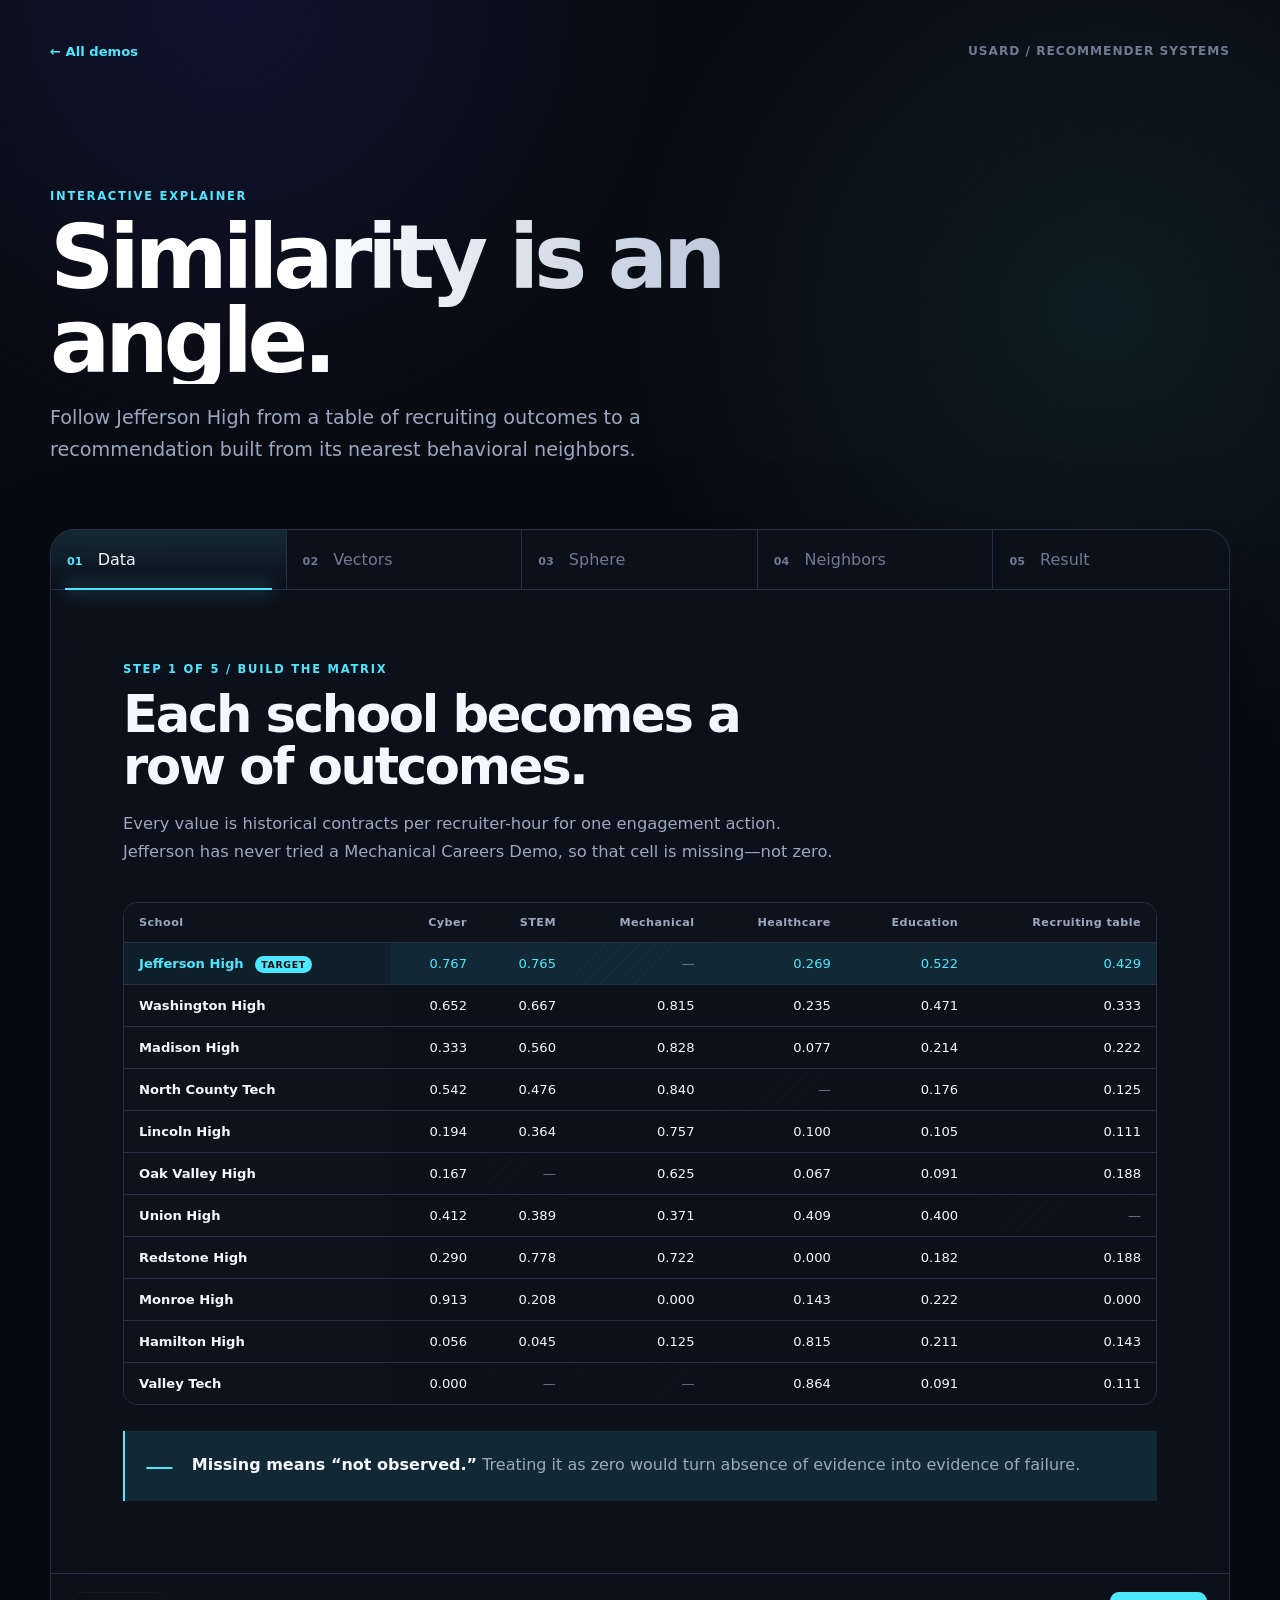
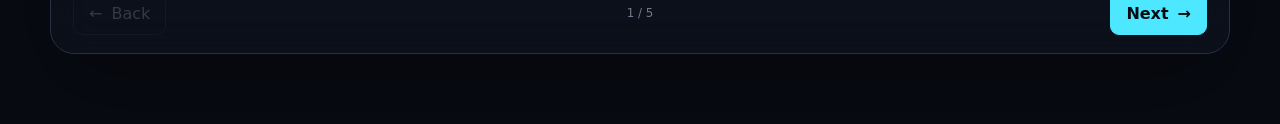
==== netlify-demo/cosine-similarity.html @ c9f3449c "updated" ====
<!doctype html>
<html lang="en">
  <head>
    <meta charset="utf-8" />
    <meta name="viewport" content="width=device-width, initial-scale=1" />
    <meta name="description" content="An interactive, step-by-step explanation of cosine similarity using the USARD recommender-system lab." />
    <title>Cosine Similarity | USARD Demo</title>
    <link rel="icon" href="assets/favicon.svg" type="image/svg+xml" />
    <link rel="stylesheet" href="assets/styles.css" />
    <script src="assets/cosine-demo.js" defer></script>
  </head>
  <body class="demo-body">
    <main class="demo-shell">
      <header class="demo-topbar">
        <a class="back-link compact" href="index.html">&larr; All demos</a>
        <p>USARD / Recommender Systems</p>
      </header>

      <section class="demo-title-block">
        <p class="eyebrow">Interactive explainer</p>
        <h1>Similarity is an angle.</h1>
        <p class="lede">
          Follow Jefferson High from a table of recruiting outcomes to a recommendation built from its nearest behavioral neighbors.
        </p>
      </section>

      <section class="stepper" id="cosine-demo" aria-label="Cosine similarity walkthrough">
        <nav class="step-tabs" aria-label="Walkthrough steps">
          <button type="button" data-step-button="0" aria-selected="true"><span>01</span> Data</button>
          <button type="button" data-step-button="1" aria-selected="false"><span>02</span> Vectors</button>
          <button type="button" data-step-button="2" aria-selected="false"><span>03</span> Sphere</button>
          <button type="button" data-step-button="3" aria-selected="false"><span>04</span> Neighbors</button>
          <button type="button" data-step-button="4" aria-selected="false"><span>05</span> Result</button>
        </nav>

        <div class="slides">
          <article class="demo-step is-active" data-step="0">
            <div class="step-copy">
              <p class="step-label">Step 1 of 5 / Build the matrix</p>
              <h2>Each school becomes a row of outcomes.</h2>
              <p>
                Every value is historical contracts per recruiter-hour for one engagement action. Jefferson has never tried a Mechanical Careers Demo, so that cell is missing—not zero.
              </p>
            </div>

            <div class="table-wrap" tabindex="0" aria-label="Scrollable school effectiveness table">
              <table class="data-table">
                <thead>
                  <tr>
                    <th scope="col">School</th>
                    <th scope="col"><abbr title="Cyber Careers Event">Cyber</abbr></th>
                    <th scope="col"><abbr title="STEM Careers Presentation">STEM</abbr></th>
                    <th scope="col"><abbr title="Mechanical Careers Demo">Mechanical</abbr></th>
                    <th scope="col"><abbr title="Healthcare Careers Session">Healthcare</abbr></th>
                    <th scope="col"><abbr title="Education Benefits Session">Education</abbr></th>
                    <th scope="col"><abbr title="General Recruiting Table">Recruiting table</abbr></th>
                  </tr>
                </thead>
                <tbody>
                  <tr class="target-row">
                    <th scope="row">Jefferson High <span class="tag">target</span></th>
                    <td>0.767</td><td>0.765</td><td class="missing">—</td><td>0.269</td><td>0.522</td><td>0.429</td>
                  </tr>
                  <tr><th scope="row">Washington High</th><td>0.652</td><td>0.667</td><td>0.815</td><td>0.235</td><td>0.471</td><td>0.333</td></tr>
                  <tr><th scope="row">Madison High</th><td>0.333</td><td>0.560</td><td>0.828</td><td>0.077</td><td>0.214</td><td>0.222</td></tr>
                  <tr><th scope="row">North County Tech</th><td>0.542</td><td>0.476</td><td>0.840</td><td class="missing">—</td><td>0.176</td><td>0.125</td></tr>
                  <tr><th scope="row">Lincoln High</th><td>0.194</td><td>0.364</td><td>0.757</td><td>0.100</td><td>0.105</td><td>0.111</td></tr>
                  <tr><th scope="row">Oak Valley High</th><td>0.167</td><td class="missing">—</td><td>0.625</td><td>0.067</td><td>0.091</td><td>0.188</td></tr>
                  <tr><th scope="row">Union High</th><td>0.412</td><td>0.389</td><td>0.371</td><td>0.409</td><td>0.400</td><td class="missing">—</td></tr>
                  <tr><th scope="row">Redstone High</th><td>0.290</td><td>0.778</td><td>0.722</td><td>0.000</td><td>0.182</td><td>0.188</td></tr>
                  <tr><th scope="row">Monroe High</th><td>0.913</td><td>0.208</td><td>0.000</td><td>0.143</td><td>0.222</td><td>0.000</td></tr>
                  <tr><th scope="row">Hamilton High</th><td>0.056</td><td>0.045</td><td>0.125</td><td>0.815</td><td>0.211</td><td>0.143</td></tr>
                  <tr><th scope="row">Valley Tech</th><td>0.000</td><td class="missing">—</td><td class="missing">—</td><td>0.864</td><td>0.091</td><td>0.111</td></tr>
                </tbody>
              </table>
            </div>

            <div class="callout">
              <span class="callout-symbol">—</span>
              <p><strong>Missing means “not observed.”</strong> Treating it as zero would turn absence of evidence into evidence of failure.</p>
            </div>
          </article>

          <article class="demo-step" data-step="1" hidden>
            <div class="split-layout">
              <div class="step-copy">
                <p class="step-label">Step 2 of 5 / Make vectors</p>
                <h2>A row becomes a direction.</h2>
                <p>
                  For a three-dimensional teaching view, use Cyber, STEM, and Recruiting Table as the axes. The values locate each school in behavioral space.
                </p>
                <div class="vector-readout" aria-label="Jefferson vector values">
                  <span><i class="dot cyan"></i>Cyber <strong>0.767</strong></span>
                  <span><i class="dot cyan"></i>STEM <strong>0.765</strong></span>
                  <span><i class="dot cyan"></i>Table <strong>0.429</strong></span>
                </div>
                <p class="formula" aria-label="Jefferson vector equals 0.767, 0.765, 0.429">
                  Jefferson = [0.767, 0.765, 0.429]
                </p>
              </div>
              <figure class="plot-figure">
                <svg id="vector-plot" class="vector-plot" viewBox="0 0 720 460" role="img" aria-labelledby="vector-title vector-desc">
                  <title id="vector-title">Jefferson as a three-dimensional vector</title>
                  <desc id="vector-desc">One arrow represents Jefferson High's recruiting outcome pattern across three dimensions.</desc>
                </svg>
                <figcaption><span class="legend-key cyan-line"></span> Jefferson High</figcaption>
              </figure>
            </div>
          </article>

          <article class="demo-step" data-step="2" hidden>
            <div class="step-copy centered-copy">
              <p class="step-label">Step 3 of 5 / Normalize</p>
              <h2>Move every vector onto the unit sphere.</h2>
              <p>
                Normalization removes magnitude and keeps direction. Points with a small angle between them have similar patterns—even if one school produces more contracts overall.
              </p>
            </div>

            <figure class="sphere-figure">
              <svg id="sphere-plot" class="sphere-plot" viewBox="0 0 720 500" role="img" aria-labelledby="sphere-title sphere-desc">
                <title id="sphere-title">Schools normalized onto a three-dimensional sphere</title>
                <desc id="sphere-desc">Jefferson High and schools with three shared features appear as points. Nearby directions indicate higher cosine similarity.</desc>
              </svg>
              <figcaption>
                <span id="point-readout">Drag the sphere to rotate it. Hover a point to inspect it.</span>
                <span class="drag-hint" aria-hidden="true">↔ drag to rotate</span>
              </figcaption>
            </figure>

            <div class="equation-strip">
              <span>cos(θ)</span>
              <span class="fraction"><b>A · B</b><i>‖A‖ × ‖B‖</i></span>
              <span>= 1 when directions match</span>
            </div>
            <p class="method-note">This sphere uses three visible features for intuition. The lab’s final score uses every action observed by both schools.</p>
          </article>

          <article class="demo-step" data-step="3" hidden>
            <div class="split-layout neighbors-layout">
              <div class="step-copy">
                <p class="step-label">Step 4 of 5 / Measure the angle</p>
                <h2>Smaller angle, stronger neighbor.</h2>
                <p>
                  The lab compares Jefferson with each school using only their shared observations. At least three shared actions are required so one or two coincidences cannot define a neighbor.
                </p>
                <div class="rule-card">
                  <span>Minimum overlap</span>
                  <strong>3 actions</strong>
                </div>
              </div>

              <div class="ranking" aria-label="Schools ranked by cosine similarity to Jefferson High">
                <div class="ranking-header"><span>Neighbor</span><span>Similarity</span></div>
                <div class="rank-row top"><span><b>01</b> Washington High <small>5 overlaps</small></span><strong>0.9993</strong><i style="--score:99.93%"></i></div>
                <div class="rank-row top"><span><b>02</b> Madison High <small>5 overlaps</small></span><strong>0.9638</strong><i style="--score:96.38%"></i></div>
                <div class="rank-row top"><span><b>03</b> North County Tech <small>4 overlaps</small></span><strong>0.9628</strong><i style="--score:96.28%"></i></div>
                <div class="rank-row"><span><b>04</b> Lincoln High <small>5 overlaps</small></span><strong>0.9458</strong><i style="--score:94.58%"></i></div>
                <div class="rank-row"><span><b>05</b> Oak Valley High <small>4 overlaps</small></span><strong>0.9413</strong><i style="--score:94.13%"></i></div>
                <div class="rank-row contrast"><span><b>25</b> Valley Tech <small>4 overlaps</small></span><strong>0.3542</strong><i style="--score:35.42%"></i></div>
              </div>
            </div>

            <div class="angle-callout">
              <div class="angle-graphic" aria-hidden="true"><span></span><i></i></div>
              <p><strong>Washington is almost parallel to Jefferson.</strong> Their outcome mix points in nearly the same direction across five shared actions.</p>
            </div>
          </article>

          <article class="demo-step" data-step="4" hidden>
            <div class="step-copy centered-copy">
              <p class="step-label">Step 5 of 5 / Fill the gap</p>
              <h2>Let the nearest neighbors vote.</h2>
              <p>
                Jefferson has no Mechanical history. The three nearest neighbors are considered; those with Mechanical evidence contribute in proportion to their similarity.
              </p>
            </div>

            <div class="table-wrap prediction-table-wrap" tabindex="0" aria-label="Mechanical prediction evidence table">
              <table class="data-table prediction-table">
                <thead>
                  <tr>
                    <th scope="col">School</th>
                    <th scope="col">Cyber</th>
                    <th scope="col">STEM</th>
                    <th scope="col" class="focus-column">Mechanical</th>
                    <th scope="col">Healthcare</th>
                    <th scope="col">Education</th>
                    <th scope="col">Recruiting table</th>
                  </tr>
                </thead>
                <tbody>
                  <tr class="target-row">
                    <th scope="row">Jefferson High <span class="tag">target</span></th>
                    <td>0.767</td><td>0.765</td><td class="result-cell">0.827 <small>predicted</small></td><td>0.269</td><td>0.522</td><td>0.429</td>
                  </tr>
                  <tr><th scope="row">Washington High</th><td>0.652</td><td>0.667</td><td class="evidence-cell">0.815 <small>source</small></td><td>0.235</td><td>0.471</td><td>0.333</td></tr>
                  <tr><th scope="row">Madison High</th><td>0.333</td><td>0.560</td><td class="evidence-cell">0.828 <small>source</small></td><td>0.077</td><td>0.214</td><td>0.222</td></tr>
                  <tr><th scope="row">North County Tech</th><td>0.542</td><td>0.476</td><td class="evidence-cell">0.840 <small>source</small></td><td class="missing">—</td><td>0.176</td><td>0.125</td></tr>
                </tbody>
              </table>
            </div>

            <div class="prediction-cards" aria-label="Prediction values">
              <div class="value-card">
                <span>Washington</span><strong>0.815</strong><small>similarity 0.9993</small>
              </div>
              <div class="value-card">
                <span>Madison</span><strong>0.828</strong><small>similarity 0.9638</small>
              </div>
              <div class="value-card">
                <span>North County</span><strong>0.840</strong><small>similarity 0.9628</small>
              </div>
              <div class="value-card result-card">
                <span>Jefferson prediction</span><strong>0.827</strong><small>similarity-weighted result</small>
              </div>
            </div>

            <div class="recommendation">
              <div>
                <p class="eyebrow">Top recommendation</p>
                <h3>Mechanical Careers Demo</h3>
              </div>
              <div class="recommendation-score"><strong>0.827</strong><span>predicted</span></div>
            </div>

            <p class="method-note">Similarity finds the analogues; similarity-weighted evidence turns those analogues into a transparent prediction.</p>
          </article>
        </div>

        <footer class="step-controls">
          <button type="button" class="arrow-button" id="previous-step" disabled><span aria-hidden="true">←</span> Back</button>
          <p id="step-status" aria-live="polite">1 / 5</p>
          <button type="button" class="arrow-button primary" id="next-step">Next <span aria-hidden="true">→</span></button>
        </footer>
      </section>
    </main>
  </body>
</html>
---- netlify-demo/assets/styles.css ----
:root {
  color-scheme: dark;
  --ink: #f5f7ff;
  --muted: #9ca8bf;
  --muted-2: #6f7b91;
  --surface: #111724;
  --surface-raised: #171e2d;
  --surface-soft: #0d121d;
  --cyan: #4de7ff;
  --cyan-soft: rgb(77 231 255 / 12%);
  --violet: #a98bff;
  --green: #70f0ad;
  --border: #273044;
  --border-bright: #3a465f;
  --background: #080b12;
  font-family: Inter, ui-sans-serif, system-ui, -apple-system, BlinkMacSystemFont, "Segoe UI", sans-serif;
}

* { box-sizing: border-box; }

html { background: var(--background); }

body {
  min-height: 100vh;
  margin: 0;
  color: var(--ink);
  background:
    radial-gradient(circle at 18% 0%, rgb(86 77 255 / 12%), transparent 28rem),
    radial-gradient(circle at 86% 18%, rgb(77 231 255 / 8%), transparent 30rem),
    var(--background);
}

button,
a { -webkit-tap-highlight-color: transparent; }

button { font: inherit; }

.page-shell {
  width: min(960px, calc(100% - 40px));
  margin: 0 auto;
  padding: 80px 0;
}

.hero { margin-bottom: 64px; }

.eyebrow,
.step-label {
  margin: 0 0 12px;
  color: var(--cyan);
  font-size: 0.72rem;
  font-weight: 800;
  letter-spacing: 0.15em;
  text-transform: uppercase;
}

h1, h2, h3, p { margin-top: 0; }

h1 {
  max-width: 900px;
  margin-bottom: 18px;
  font-size: clamp(2.75rem, 7vw, 5.8rem);
  line-height: 0.94;
  letter-spacing: -0.06em;
}

h2 {
  margin-bottom: 18px;
  font-size: clamp(2rem, 4vw, 3.6rem);
  line-height: 1.02;
  letter-spacing: -0.045em;
}

.lede {
  max-width: 720px;
  color: var(--muted);
  font-size: clamp(1rem, 2vw, 1.2rem);
  line-height: 1.7;
}

.card-grid {
  display: grid;
  grid-template-columns: repeat(auto-fit, minmax(260px, 1fr));
  gap: 20px;
}

.home-section + .home-section { margin-top: 96px; }

.section-heading { margin-bottom: 26px; }
.section-heading h2 { margin-bottom: 0; font-size: clamp(1.9rem, 4vw, 3rem); }
.section-heading-row { display: flex; align-items: end; justify-content: space-between; gap: 40px; }
.section-heading-row > p { max-width: 480px; margin-bottom: 4px; color: var(--muted); line-height: 1.65; }

.card {
  min-height: 230px;
  padding: 28px;
  color: inherit;
  text-decoration: none;
  background: linear-gradient(145deg, rgb(23 30 45 / 94%), rgb(13 18 29 / 94%));
  border: 1px solid var(--border);
  border-radius: 18px;
  box-shadow: 0 20px 50px rgb(0 0 0 / 24%);
  transition: transform 160ms ease, border-color 160ms ease, box-shadow 160ms ease;
}

.card:hover,
.card:focus-visible {
  border-color: var(--cyan);
  box-shadow: 0 22px 55px rgb(77 231 255 / 10%);
  outline: none;
  transform: translateY(-3px);
}

.card-number {
  display: inline-block;
  margin-bottom: 50px;
  color: var(--cyan);
  font-size: 0.82rem;
  font-weight: 800;
}

.card h2, .card h3 { margin-bottom: 10px; font-size: 1.4rem; letter-spacing: -0.02em; }
.card p, .content-panel p { margin-bottom: 0; color: var(--muted); line-height: 1.6; }
.data-section { padding-top: 4px; }
.data-card { display: flex; flex-direction: column; min-height: 290px; }
.data-card:hover { transform: translateY(-3px); }
.data-card:focus-within { border-color: var(--cyan); box-shadow: 0 22px 55px rgb(77 231 255 / 10%); }
.data-card h3 a { color: inherit; text-decoration: none; }
.data-card h3 a:focus-visible { outline: none; }
.data-card h3 a::after { position: absolute; inset: 0; z-index: 0; content: ""; }
.data-card { position: relative; }
.data-card-meta { display: flex; align-items: center; justify-content: space-between; margin-bottom: 48px; color: var(--muted-2); font-size: 0.7rem; font-weight: 750; letter-spacing: 0.06em; text-transform: uppercase; }
.file-type { padding: 4px 7px; color: var(--cyan); background: var(--cyan-soft); border: 1px solid rgb(77 231 255 / 22%); border-radius: 6px; }
.data-card-actions { display: flex; align-items: center; justify-content: space-between; gap: 12px; margin-top: auto; padding-top: 26px; border-top: 1px solid var(--border); }
.text-link, .download-link { position: relative; z-index: 1; color: var(--cyan); font-size: 0.78rem; font-weight: 750; text-decoration: none; }
.text-link span { display: inline-block; margin-left: 4px; transition: transform 150ms ease; }
.text-link:hover span { transform: translate(2px, -2px); }
.download-link { color: var(--muted); }
.download-link:hover { color: var(--ink); }
.content-page { max-width: 800px; }

.back-link {
  display: inline-block;
  margin-bottom: 72px;
  color: var(--cyan);
  font-weight: 700;
  text-decoration: none;
}

.back-link:hover, .back-link:focus-visible { text-decoration: underline; }

.content-panel {
  margin-top: 42px;
  padding: 30px;
  background: var(--surface);
  border: 1px solid var(--border);
  border-radius: 18px;
}

/* Interactive demo */

.demo-shell {
  width: min(1180px, calc(100% - 40px));
  margin: 0 auto;
  padding: 28px 0 70px;
}

.demo-topbar {
  display: flex;
  align-items: center;
  justify-content: space-between;
  min-height: 46px;
  margin-bottom: clamp(60px, 9vw, 118px);
  color: var(--muted-2);
  font-size: 0.76rem;
  font-weight: 700;
  letter-spacing: 0.08em;
  text-transform: uppercase;
}

.demo-topbar p { margin: 0; }
.back-link.compact { margin: 0; font-size: 0.82rem; letter-spacing: 0; text-transform: none; }
.demo-title-block { margin-bottom: 62px; }
.demo-title-block h1 { background: linear-gradient(90deg, #fff 28%, #9aabc9); background-clip: text; color: transparent; }

.stepper {
  overflow: hidden;
  background: rgb(13 18 29 / 82%);
  border: 1px solid var(--border);
  border-radius: 24px;
  box-shadow: 0 30px 90px rgb(0 0 0 / 35%);
  backdrop-filter: blur(20px);
}

.step-tabs {
  display: grid;
  grid-template-columns: repeat(5, 1fr);
  border-bottom: 1px solid var(--border);
}

.step-tabs button {
  position: relative;
  padding: 20px 16px;
  color: var(--muted-2);
  text-align: left;
  background: transparent;
  border: 0;
  border-right: 1px solid var(--border);
  cursor: pointer;
}

.step-tabs button:last-child { border-right: 0; }
.step-tabs button span { margin-right: 10px; font-size: 0.7rem; font-weight: 800; }
.step-tabs button::after { position: absolute; right: 14px; bottom: -1px; left: 14px; height: 2px; content: ""; background: transparent; }
.step-tabs button:hover { color: var(--ink); }
.step-tabs button[aria-selected="true"] { color: var(--ink); background: linear-gradient(180deg, var(--cyan-soft), transparent); }
.step-tabs button[aria-selected="true"] span { color: var(--cyan); }
.step-tabs button[aria-selected="true"]::after { background: var(--cyan); box-shadow: 0 0 18px var(--cyan); }
.step-tabs button:focus-visible, .arrow-button:focus-visible { outline: 2px solid var(--cyan); outline-offset: -3px; }

.slides { min-height: 670px; }

.demo-step {
  min-height: 670px;
  padding: clamp(34px, 6vw, 72px);
  animation: step-in 280ms ease both;
}

.demo-step[hidden] { display: none; }

@keyframes step-in {
  from { opacity: 0; transform: translateY(8px); }
  to { opacity: 1; transform: translateY(0); }
}

.step-copy { max-width: 720px; }
.step-copy > p:not(.step-label):not(.formula) { color: var(--muted); font-size: 1.02rem; line-height: 1.7; }
.centered-copy { margin: 0 auto 20px; text-align: center; }

.table-wrap {
  overflow-x: auto;
  margin-top: 36px;
  border: 1px solid var(--border);
  border-radius: 14px;
  scrollbar-color: var(--border-bright) transparent;
}

.data-table { width: 100%; min-width: 900px; border-collapse: collapse; font-size: 0.82rem; font-variant-numeric: tabular-nums; }
.data-table th, .data-table td { padding: 13px 15px; text-align: right; border-bottom: 1px solid var(--border); }
.data-table th:first-child { position: sticky; left: 0; z-index: 1; min-width: 190px; text-align: left; background: var(--surface-soft); }
.data-table thead th { color: var(--muted); font-size: 0.7rem; letter-spacing: 0.04em; background: var(--surface-soft); }
.data-table abbr { text-decoration: none; cursor: help; }
.data-table tbody tr:last-child th, .data-table tbody tr:last-child td { border-bottom: 0; }
.data-table tbody tr:hover { background: rgb(255 255 255 / 2.5%); }
.data-table .target-row { color: var(--cyan); background: var(--cyan-soft); }
.data-table .target-row th:first-child { background: #10202b; }
.data-table .missing { color: var(--muted-2); background-image: repeating-linear-gradient(-45deg, transparent, transparent 5px, rgb(255 255 255 / 2%) 5px, rgb(255 255 255 / 2%) 6px); }
.tag { margin-left: 7px; padding: 3px 6px; color: var(--background); font-size: 0.58rem; letter-spacing: 0.08em; text-transform: uppercase; background: var(--cyan); border-radius: 999px; }

.callout, .angle-callout {
  display: flex;
  align-items: center;
  gap: 18px;
  margin-top: 26px;
  padding: 18px 20px;
  color: var(--muted);
  background: var(--cyan-soft);
  border-left: 2px solid var(--cyan);
}

.callout p, .angle-callout p { margin: 0; line-height: 1.55; }
.callout strong, .angle-callout strong { color: var(--ink); }
.callout-symbol { color: var(--cyan); font-size: 1.8rem; }

.split-layout {
  display: grid;
  grid-template-columns: minmax(270px, 0.82fr) minmax(390px, 1.18fr);
  align-items: center;
  gap: clamp(24px, 5vw, 70px);
  min-height: 530px;
}

.vector-readout { display: grid; gap: 10px; margin: 28px 0; color: var(--muted); }
.vector-readout span { display: grid; grid-template-columns: 12px 1fr auto; align-items: center; gap: 9px; padding-bottom: 9px; border-bottom: 1px solid var(--border); }
.vector-readout strong { color: var(--ink); font-variant-numeric: tabular-nums; }
.dot { width: 7px; height: 7px; border-radius: 50%; }
.dot.cyan { background: var(--cyan); box-shadow: 0 0 10px var(--cyan); }
.formula { padding: 15px 17px; color: var(--cyan); font-family: "SFMono-Regular", Consolas, monospace; font-size: 0.84rem; background: var(--surface-soft); border: 1px solid var(--border); border-radius: 9px; }

.plot-figure, .sphere-figure { margin: 0; }
.plot-figure svg, .sphere-figure svg { display: block; width: 100%; height: auto; overflow: visible; }
.plot-figure figcaption, .sphere-figure figcaption { display: flex; justify-content: center; gap: 24px; color: var(--muted); font-size: 0.76rem; }
.legend-key { display: inline-block; width: 18px; height: 2px; margin: 0 5px 3px 0; }
.cyan-line { background: var(--cyan); box-shadow: 0 0 7px var(--cyan); }
.violet-line { background: var(--violet); box-shadow: 0 0 7px var(--violet); }

.axis-line { stroke: var(--border-bright); stroke-width: 1.4; }
.axis-label, .point-label { fill: var(--muted); font-family: Inter, ui-sans-serif, system-ui, sans-serif; font-size: 12px; }
.vector-line { fill: none; stroke-width: 4; stroke-linecap: round; }
.vector-line.jefferson { stroke: var(--cyan); filter: drop-shadow(0 0 6px rgb(77 231 255 / 55%)); }
.vector-line.washington { stroke: var(--violet); filter: drop-shadow(0 0 6px rgb(169 139 255 / 55%)); }
.vector-point { stroke-width: 2; }
.grid-line { fill: none; stroke: var(--border); stroke-width: 1; }

.sphere-figure { max-width: 780px; margin: -15px auto 0; }
.sphere-plot { cursor: grab; touch-action: none; }
.sphere-plot:active { cursor: grabbing; }
.sphere-outline { fill: url(#sphereGlow); stroke: var(--border-bright); stroke-width: 1.5; }
.sphere-grid { fill: none; stroke: var(--border); stroke-width: 1; }
.sphere-axis { stroke: var(--border-bright); stroke-width: 1; }
.school-vector { stroke: rgb(156 168 191 / 18%); stroke-width: 1; }
.school-vector.is-target { stroke: rgb(77 231 255 / 55%); stroke-width: 1.5; }
.school-point { fill: var(--muted-2); stroke: var(--surface-soft); stroke-width: 2; transition: r 120ms ease; }
.school-point.neighbor { fill: var(--violet); filter: drop-shadow(0 0 5px rgb(169 139 255 / 70%)); }
.school-point.target { fill: var(--cyan); filter: drop-shadow(0 0 7px rgb(77 231 255 / 85%)); }
.school-group:hover .school-point { r: 8; }
.school-group .point-label { paint-order: stroke; stroke: var(--surface-soft); stroke-width: 4; stroke-linejoin: round; }
.angle-arc { fill: none; stroke: var(--green); stroke-width: 3; filter: drop-shadow(0 0 5px rgb(112 240 173 / 65%)); }
.drag-hint { color: var(--cyan); }

.equation-strip {
  display: flex;
  align-items: center;
  justify-content: center;
  gap: 18px;
  margin: 18px auto;
  color: var(--muted);
}

.equation-strip > span:first-child { color: var(--ink); font-family: Georgia, serif; font-size: 1.2rem; font-style: italic; }
.fraction { display: inline-grid; color: var(--ink); text-align: center; font-family: "SFMono-Regular", Consolas, monospace; font-size: 0.8rem; }
.fraction b { padding: 0 8px 5px; font-weight: 500; border-bottom: 1px solid var(--muted); }
.fraction i { padding-top: 5px; font-style: normal; }
.method-note { max-width: 720px; margin: 18px auto 0; color: var(--muted-2); text-align: center; font-size: 0.78rem; line-height: 1.5; }

.neighbors-layout { min-height: 480px; }
.rule-card { display: flex; align-items: center; justify-content: space-between; margin-top: 26px; padding: 18px; color: var(--muted); background: var(--surface-soft); border: 1px solid var(--border); border-radius: 12px; }
.rule-card strong { color: var(--cyan); }
.ranking { align-self: stretch; padding: 4px 0; }
.ranking-header { display: flex; justify-content: space-between; padding: 0 12px 12px; color: var(--muted-2); font-size: 0.68rem; font-weight: 700; letter-spacing: 0.09em; text-transform: uppercase; }
.rank-row { position: relative; display: grid; grid-template-columns: 1fr auto; gap: 18px; overflow: hidden; padding: 17px 12px 20px; border-top: 1px solid var(--border); }
.rank-row > span { display: flex; align-items: baseline; gap: 8px; }
.rank-row b { width: 20px; color: var(--muted-2); font-size: 0.66rem; }
.rank-row small { color: var(--muted-2); }
.rank-row > strong { color: var(--muted); font-variant-numeric: tabular-nums; }
.rank-row > i { position: absolute; right: 0; bottom: 0; left: 0; width: var(--score); height: 2px; background: var(--border-bright); }
.rank-row.top > strong { color: var(--cyan); }
.rank-row.top > i { background: linear-gradient(90deg, var(--violet), var(--cyan)); box-shadow: 0 0 9px rgb(77 231 255 / 35%); }
.rank-row.contrast { margin-top: 8px; opacity: 0.62; }
.angle-callout { max-width: 820px; margin-right: auto; margin-left: auto; }
.angle-graphic { position: relative; flex: 0 0 65px; height: 45px; }
.angle-graphic::before, .angle-graphic::after { position: absolute; bottom: 4px; left: 3px; width: 58px; height: 2px; content: ""; transform-origin: left; }
.angle-graphic::before { background: var(--cyan); transform: rotate(-5deg); }
.angle-graphic::after { background: var(--violet); transform: rotate(8deg); }
.angle-graphic span { position: absolute; bottom: 0; left: 0; width: 27px; height: 22px; border-top: 1px solid var(--green); border-radius: 50%; transform: rotate(-4deg); }

.prediction-table-wrap { margin-top: 38px; }
.prediction-table .focus-column { color: var(--violet); }
.prediction-table td.evidence-cell {
  color: var(--violet);
  font-weight: 800;
  background: rgb(169 139 255 / 12%);
  box-shadow: inset 0 0 0 1px rgb(169 139 255 / 65%);
}
.prediction-table .target-row td.result-cell {
  color: var(--background);
  font-weight: 900;
  background: var(--cyan);
  background-image: none;
  box-shadow: 0 0 24px rgb(77 231 255 / 20%);
}
.prediction-table td small {
  display: block;
  margin-top: 3px;
  color: currentColor;
  font-size: 0.54rem;
  font-weight: 800;
  letter-spacing: 0.08em;
  text-transform: uppercase;
  opacity: 0.75;
}
.prediction-cards { display: grid; grid-template-columns: repeat(4, 1fr); gap: 12px; margin-top: 16px; }
.value-card { min-height: 132px; padding: 19px; background: var(--surface-soft); border: 1px solid var(--border); border-radius: 12px; }
.value-card span, .value-card small { display: block; color: var(--muted); }
.value-card span { font-size: 0.78rem; }
.value-card strong { display: block; margin: 10px 0 7px; color: var(--violet); font-size: 1.8rem; font-variant-numeric: tabular-nums; }
.value-card small { color: var(--muted-2); font-size: 0.7rem; }
.value-card.result-card { background: linear-gradient(140deg, rgb(77 231 255 / 14%), rgb(169 139 255 / 7%)); border-color: rgb(77 231 255 / 42%); }
.value-card.result-card strong { color: var(--cyan); }
.recommendation { display: flex; align-items: center; justify-content: space-between; gap: 24px; margin-top: 34px; padding: 26px 28px; background: linear-gradient(90deg, rgb(77 231 255 / 9%), transparent); border: 1px solid var(--border); border-radius: 15px; }
.recommendation .eyebrow { margin-bottom: 8px; }
.recommendation h3 { margin: 0; font-size: clamp(1.4rem, 3vw, 2.2rem); letter-spacing: -0.035em; }
.recommendation-score { display: grid; text-align: right; }
.recommendation-score strong { color: var(--cyan); font-size: 2rem; }
.recommendation-score span { color: var(--muted); font-size: 0.72rem; text-transform: uppercase; }

.step-controls { display: grid; grid-template-columns: 1fr auto 1fr; align-items: center; padding: 18px 22px; border-top: 1px solid var(--border); }
.step-controls > :last-child { justify-self: end; }
.step-controls p { margin: 0; color: var(--muted-2); font-size: 0.74rem; font-variant-numeric: tabular-nums; }
.arrow-button { display: inline-flex; align-items: center; gap: 9px; width: max-content; padding: 11px 15px; color: var(--muted); background: transparent; border: 1px solid var(--border); border-radius: 9px; cursor: pointer; }
.arrow-button:hover:not(:disabled) { color: var(--ink); border-color: var(--border-bright); }
.arrow-button.primary { color: var(--background); font-weight: 800; background: var(--cyan); border-color: var(--cyan); }
.arrow-button:disabled { opacity: 0.28; cursor: not-allowed; }

@media (max-width: 850px) {
  .step-tabs button { text-align: center; }
  .step-tabs button span { display: block; margin: 0 0 4px; }
  .split-layout { grid-template-columns: 1fr; min-height: auto; }
  .plot-figure { max-width: 650px; margin: 0 auto; }
  .prediction-cards { grid-template-columns: repeat(2, 1fr); }
}

@media (max-width: 600px) {
  .page-shell, .demo-shell { width: min(100% - 24px, 1180px); padding-top: 20px; }
  .page-shell { padding-bottom: 48px; }
  .demo-topbar { margin-bottom: 54px; }
  .demo-topbar p { display: none; }
  .demo-title-block { margin-bottom: 38px; }
  .stepper { border-radius: 16px; }
  .step-tabs { overflow: visible; grid-template-columns: repeat(5, minmax(0, 1fr)); }
  .step-tabs button { padding: 14px 4px; font-size: 0.64rem; }
  .slides, .demo-step { min-height: 0; }
  .demo-step { padding: 30px 20px 36px; }
  .centered-copy { text-align: left; }
  .plot-figure figcaption, .sphere-figure figcaption { flex-wrap: wrap; gap: 10px; }
  .equation-strip { flex-wrap: wrap; gap: 11px; font-size: 0.78rem; }
  .rank-row { padding-right: 5px; padding-left: 5px; }
  .rank-row > span { display: grid; grid-template-columns: 20px 1fr; gap: 4px; }
  .rank-row small { grid-column: 2; }
  .angle-callout { align-items: flex-start; }
  .angle-graphic { display: none; }
  .prediction-cards { grid-template-columns: 1fr; }
  .recommendation { align-items: flex-start; flex-direction: column; }
  .recommendation-score { text-align: left; }
  .step-controls { padding: 14px; }
  .arrow-button { padding: 10px; font-size: 0.78rem; }
  .back-link { margin-bottom: 48px; }
  .hero { margin: 34px 0 52px; }
  .home-section + .home-section { margin-top: 70px; }
  .section-heading-row { align-items: flex-start; flex-direction: column; gap: 12px; }
  .data-card { min-height: 270px; }
}

@media (prefers-reduced-motion: reduce) {
  *, *::before, *::after { scroll-behavior: auto !important; animation-duration: 0.01ms !important; animation-iteration-count: 1 !important; transition-duration: 0.01ms !important; }
}
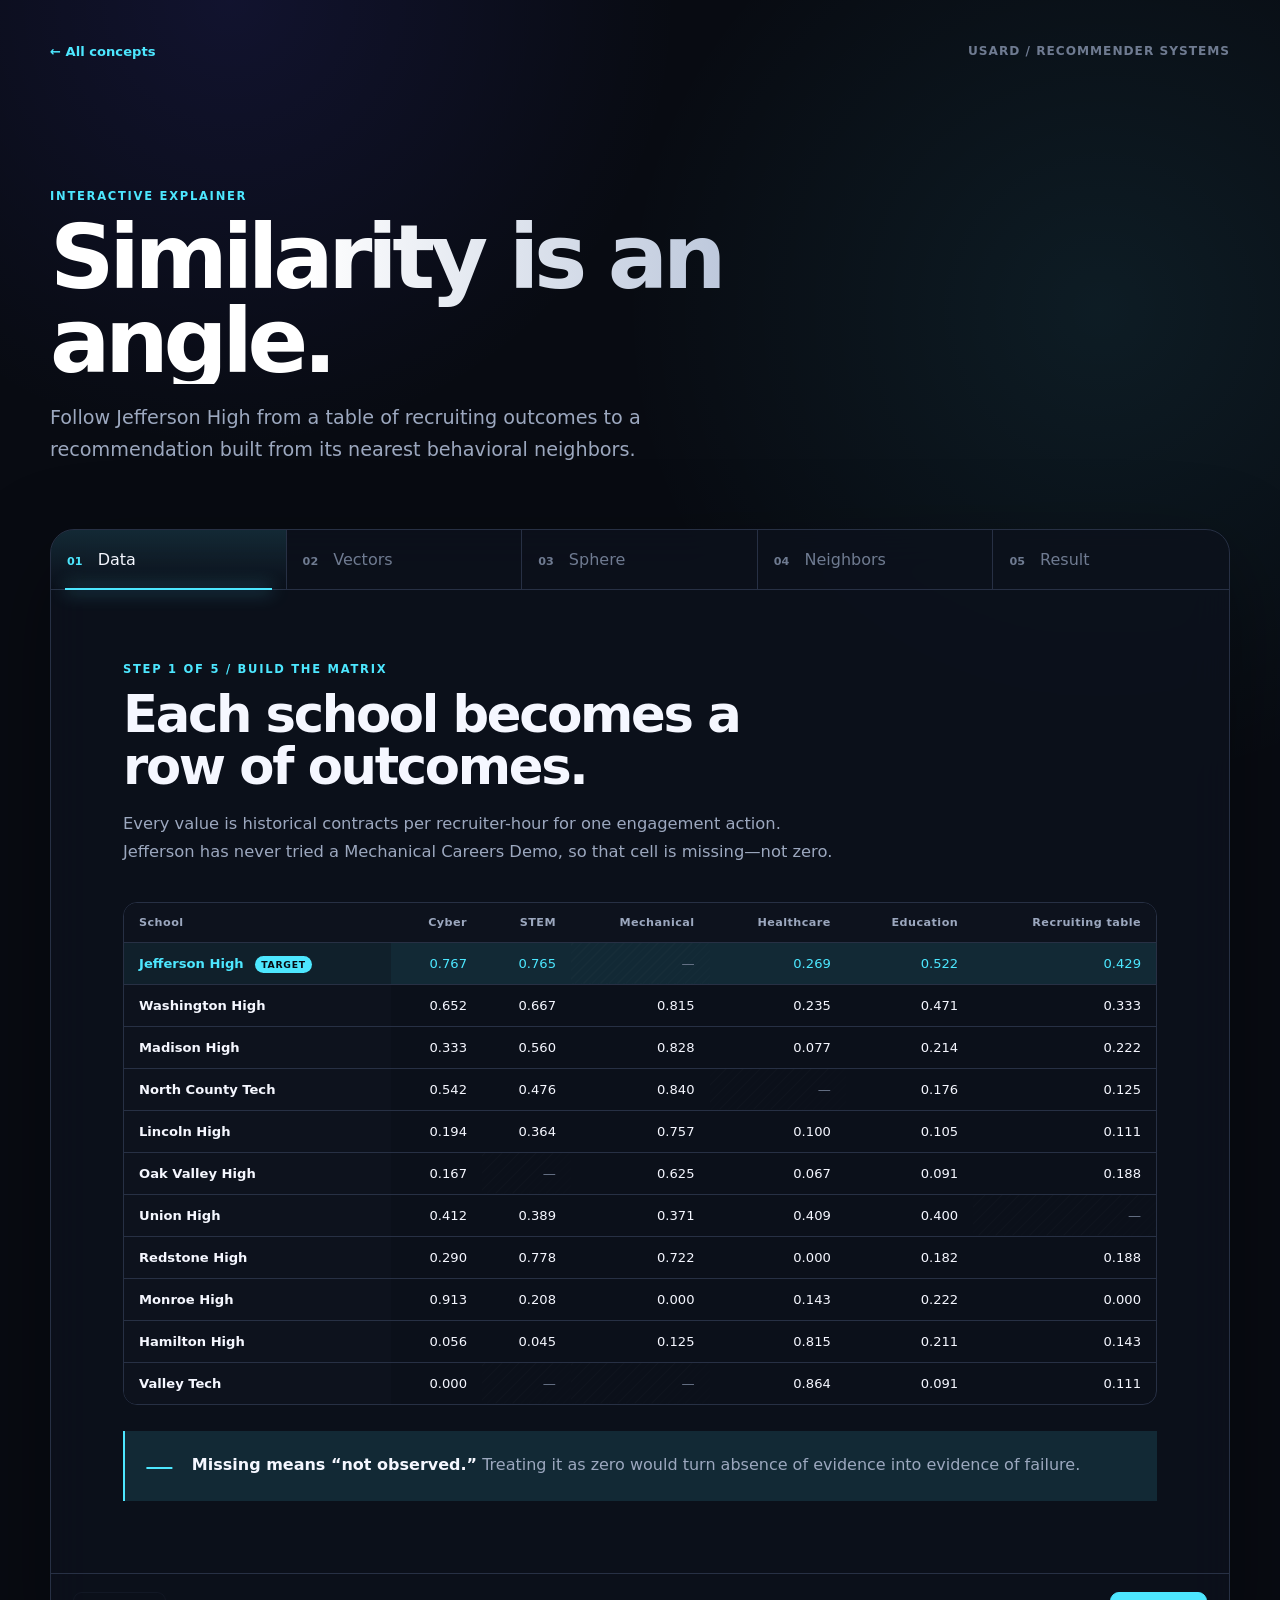
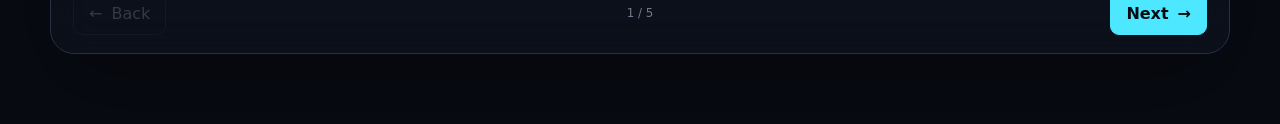
==== commit 4dae7540: "upgraded website" ====
--- a/netlify-demo/cosine-similarity.html
+++ b/netlify-demo/cosine-similarity.html
@@ -4,7 +4,7 @@
     <meta charset="utf-8" />
     <meta name="viewport" content="width=device-width, initial-scale=1" />
     <meta name="description" content="An interactive, step-by-step explanation of cosine similarity using the USARD recommender-system lab." />
-    <title>Cosine Similarity | USARD Demo</title>
+    <title>Cosine Similarity | USARD Concepts</title>
     <link rel="icon" href="assets/favicon.svg" type="image/svg+xml" />
     <link rel="stylesheet" href="assets/styles.css" />
     <script src="assets/cosine-demo.js" defer></script>
@@ -12,7 +12,7 @@
   <body class="demo-body">
     <main class="demo-shell">
       <header class="demo-topbar">
-        <a class="back-link compact" href="index.html">&larr; All demos</a>
+        <a class="back-link compact" href="index.html#demos-heading">&larr; All concepts</a>
         <p>USARD / Recommender Systems</p>
       </header>
 
--- a/netlify-demo/assets/styles.css
+++ b/netlify-demo/assets/styles.css
@@ -117,6 +117,9 @@
   font-size: 0.82rem;
   font-weight: 800;
 }
+
+.lab-card { min-height: 250px; }
+.lab-card .card-number { margin-bottom: 44px; }
 
 .card h2, .card h3 { margin-bottom: 10px; font-size: 1.4rem; letter-spacing: -0.02em; }
 .card p, .content-panel p { margin-bottom: 0; color: var(--muted); line-height: 1.6; }
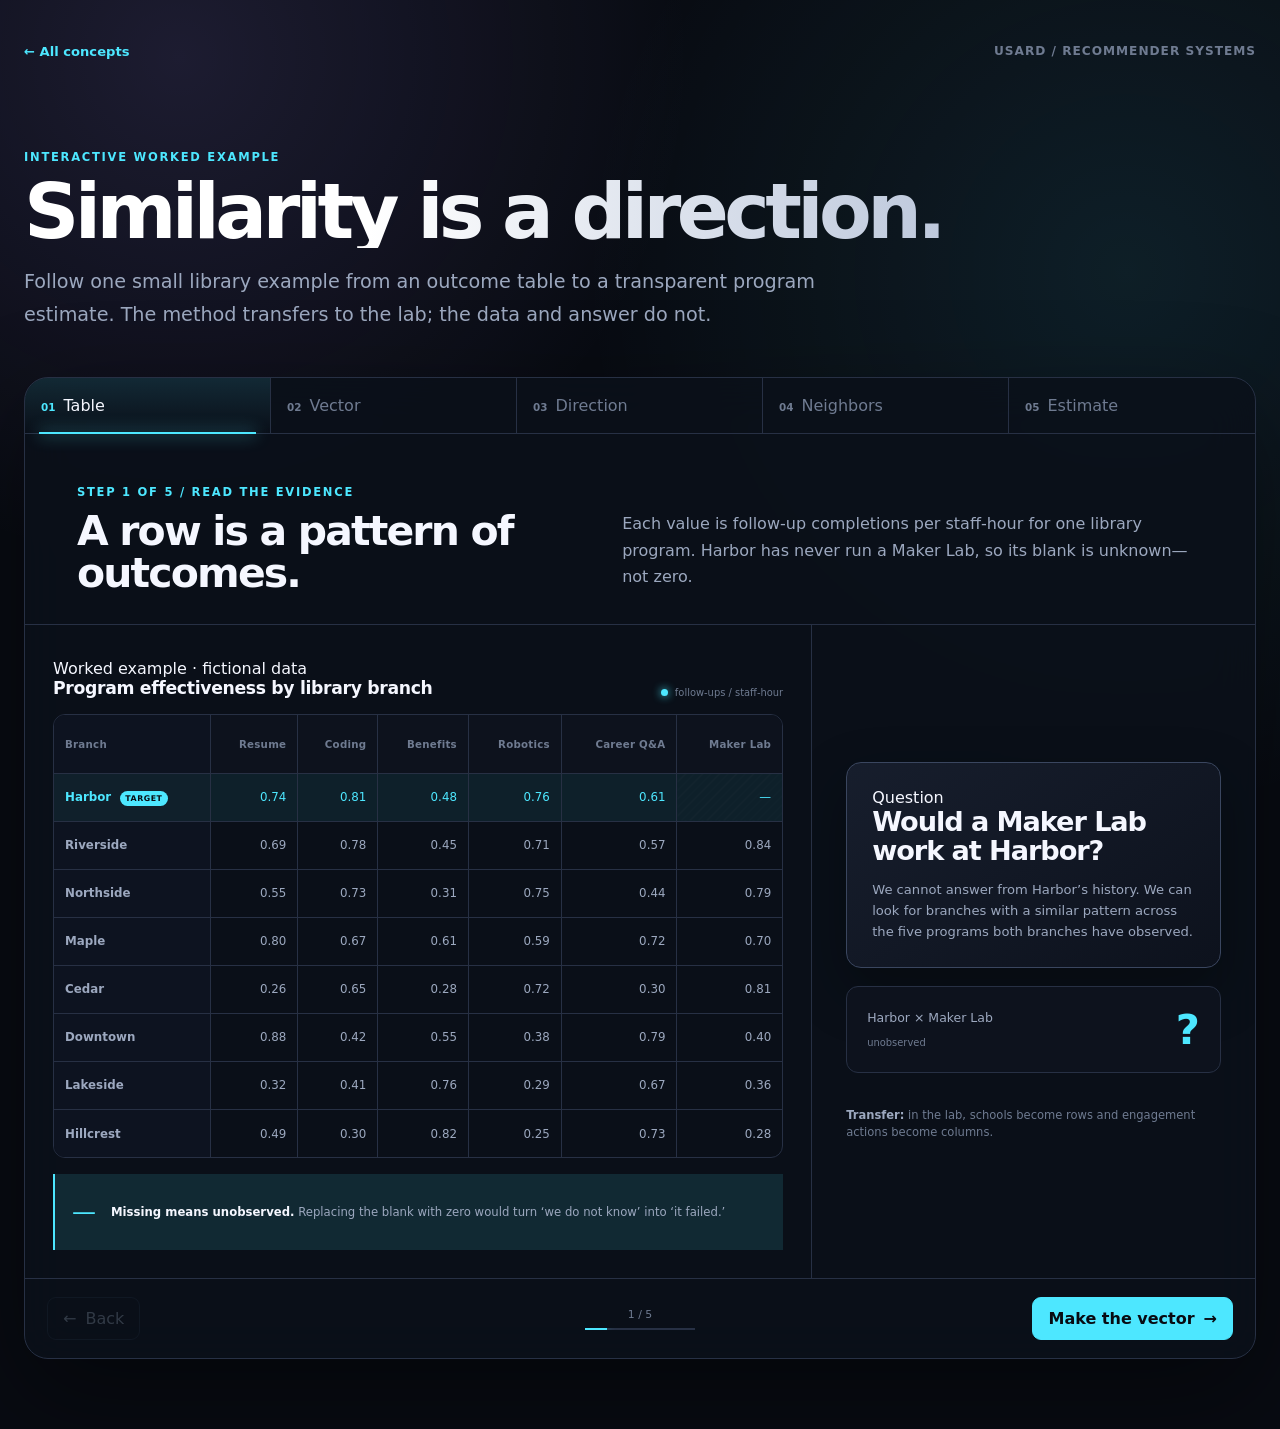
==== commit 4748d59e: "updated lab intros" ====
--- a/netlify-demo/cosine-similarity.html
+++ b/netlify-demo/cosine-similarity.html
@@ -3,235 +3,198 @@
   <head>
     <meta charset="utf-8" />
     <meta name="viewport" content="width=device-width, initial-scale=1" />
-    <meta name="description" content="An interactive, step-by-step explanation of cosine similarity using the USARD recommender-system lab." />
+    <meta name="description" content="A table-first, interactive explanation of cosine similarity using a worked example separate from the USARD lab." />
     <title>Cosine Similarity | USARD Concepts</title>
     <link rel="icon" href="assets/favicon.svg" type="image/svg+xml" />
     <link rel="stylesheet" href="assets/styles.css" />
+    <link rel="stylesheet" href="assets/cosine-story.css" />
     <script src="assets/cosine-demo.js" defer></script>
   </head>
-  <body class="demo-body">
-    <main class="demo-shell">
-      <header class="demo-topbar">
+  <body class="demo-body cosine-body">
+    <main class="demo-shell cosine-shell">
+      <header class="demo-topbar cosine-topbar">
         <a class="back-link compact" href="index.html#demos-heading">&larr; All concepts</a>
         <p>USARD / Recommender Systems</p>
       </header>
 
-      <section class="demo-title-block">
-        <p class="eyebrow">Interactive explainer</p>
-        <h1>Similarity is an angle.</h1>
-        <p class="lede">
-          Follow Jefferson High from a table of recruiting outcomes to a recommendation built from its nearest behavioral neighbors.
-        </p>
+      <section class="demo-title-block cosine-title-block">
+        <p class="eyebrow">Interactive worked example</p>
+        <h1>Similarity is a direction.</h1>
+        <p class="lede">Follow one small library example from an outcome table to a transparent program estimate. The method transfers to the lab; the data and answer do not.</p>
       </section>
 
-      <section class="stepper" id="cosine-demo" aria-label="Cosine similarity walkthrough">
-        <nav class="step-tabs" aria-label="Walkthrough steps">
-          <button type="button" data-step-button="0" aria-selected="true"><span>01</span> Data</button>
-          <button type="button" data-step-button="1" aria-selected="false"><span>02</span> Vectors</button>
-          <button type="button" data-step-button="2" aria-selected="false"><span>03</span> Sphere</button>
-          <button type="button" data-step-button="3" aria-selected="false"><span>04</span> Neighbors</button>
-          <button type="button" data-step-button="4" aria-selected="false"><span>05</span> Result</button>
+      <section class="cosine-story" id="cosine-story" data-scene="0" aria-label="Cosine similarity walkthrough">
+        <nav class="cosine-progress" aria-label="Walkthrough scenes">
+          <button type="button" data-scene-button="0" aria-selected="true"><span>01</span>Table</button>
+          <button type="button" data-scene-button="1" aria-selected="false"><span>02</span>Vector</button>
+          <button type="button" data-scene-button="2" aria-selected="false"><span>03</span>Direction</button>
+          <button type="button" data-scene-button="3" aria-selected="false"><span>04</span>Neighbors</button>
+          <button type="button" data-scene-button="4" aria-selected="false"><span>05</span>Estimate</button>
         </nav>
 
-        <div class="slides">
-          <article class="demo-step is-active" data-step="0">
-            <div class="step-copy">
-              <p class="step-label">Step 1 of 5 / Build the matrix</p>
-              <h2>Each school becomes a row of outcomes.</h2>
-              <p>
-                Every value is historical contracts per recruiter-hour for one engagement action. Jefferson has never tried a Mechanical Careers Demo, so that cell is missing—not zero.
-              </p>
+        <div class="cosine-narration">
+          <div>
+            <p class="step-label" id="scene-label">Step 1 of 5 / Read the evidence</p>
+            <h2 id="scene-title">A row is a pattern of outcomes.</h2>
+          </div>
+          <p id="scene-copy">Each value is follow-up completions per staff-hour for one library program. Harbor has never run a Maker Lab, so its blank is unknown—not zero.</p>
+        </div>
+
+        <div class="cosine-stage">
+          <section class="outcome-panel" aria-labelledby="outcome-table-title">
+            <div class="panel-heading">
+              <div>
+                <span class="card-label">Worked example · fictional data</span>
+                <h3 id="outcome-table-title">Program effectiveness by library branch</h3>
+              </div>
+              <div class="measure-key"><i></i> follow-ups / staff-hour</div>
             </div>
 
-            <div class="table-wrap" tabindex="0" aria-label="Scrollable school effectiveness table">
-              <table class="data-table">
+            <div class="outcome-scroll" tabindex="0" aria-label="Scrollable library program effectiveness table">
+              <table class="cosine-table">
                 <thead>
                   <tr>
-                    <th scope="col">School</th>
-                    <th scope="col"><abbr title="Cyber Careers Event">Cyber</abbr></th>
-                    <th scope="col"><abbr title="STEM Careers Presentation">STEM</abbr></th>
-                    <th scope="col"><abbr title="Mechanical Careers Demo">Mechanical</abbr></th>
-                    <th scope="col"><abbr title="Healthcare Careers Session">Healthcare</abbr></th>
-                    <th scope="col"><abbr title="Education Benefits Session">Education</abbr></th>
-                    <th scope="col"><abbr title="General Recruiting Table">Recruiting table</abbr></th>
+                    <th scope="col">Branch</th>
+                    <th scope="col" data-axis="resume"><abbr title="Resume Clinic">Resume</abbr></th>
+                    <th scope="col" data-axis="coding"><abbr title="Coding Club">Coding</abbr></th>
+                    <th scope="col"><abbr title="Benefits Workshop">Benefits</abbr></th>
+                    <th scope="col" data-axis="robotics"><abbr title="Robotics Demo">Robotics</abbr></th>
+                    <th scope="col"><abbr title="Career Question and Answer">Career Q&amp;A</abbr></th>
+                    <th scope="col" data-predict="maker"><abbr title="Maker Lab">Maker Lab</abbr></th>
                   </tr>
                 </thead>
                 <tbody>
-                  <tr class="target-row">
-                    <th scope="row">Jefferson High <span class="tag">target</span></th>
-                    <td>0.767</td><td>0.765</td><td class="missing">—</td><td>0.269</td><td>0.522</td><td>0.429</td>
-                  </tr>
-                  <tr><th scope="row">Washington High</th><td>0.652</td><td>0.667</td><td>0.815</td><td>0.235</td><td>0.471</td><td>0.333</td></tr>
-                  <tr><th scope="row">Madison High</th><td>0.333</td><td>0.560</td><td>0.828</td><td>0.077</td><td>0.214</td><td>0.222</td></tr>
-                  <tr><th scope="row">North County Tech</th><td>0.542</td><td>0.476</td><td>0.840</td><td class="missing">—</td><td>0.176</td><td>0.125</td></tr>
-                  <tr><th scope="row">Lincoln High</th><td>0.194</td><td>0.364</td><td>0.757</td><td>0.100</td><td>0.105</td><td>0.111</td></tr>
-                  <tr><th scope="row">Oak Valley High</th><td>0.167</td><td class="missing">—</td><td>0.625</td><td>0.067</td><td>0.091</td><td>0.188</td></tr>
-                  <tr><th scope="row">Union High</th><td>0.412</td><td>0.389</td><td>0.371</td><td>0.409</td><td>0.400</td><td class="missing">—</td></tr>
-                  <tr><th scope="row">Redstone High</th><td>0.290</td><td>0.778</td><td>0.722</td><td>0.000</td><td>0.182</td><td>0.188</td></tr>
-                  <tr><th scope="row">Monroe High</th><td>0.913</td><td>0.208</td><td>0.000</td><td>0.143</td><td>0.222</td><td>0.000</td></tr>
-                  <tr><th scope="row">Hamilton High</th><td>0.056</td><td>0.045</td><td>0.125</td><td>0.815</td><td>0.211</td><td>0.143</td></tr>
-                  <tr><th scope="row">Valley Tech</th><td>0.000</td><td class="missing">—</td><td class="missing">—</td><td>0.864</td><td>0.091</td><td>0.111</td></tr>
+                  <tr class="target-row" data-library="harbor">
+                    <th scope="row">Harbor <span class="target-tag">target</span></th>
+                    <td data-axis="resume">0.74</td><td data-axis="coding">0.81</td><td>0.48</td><td data-axis="robotics">0.76</td><td>0.61</td>
+                    <td class="maker-cell missing-cell" data-predict="maker"><span class="missing-value">—</span><span class="predicted-value">0.777<small>predicted</small></span></td>
+                  </tr>
+                  <tr class="neighbor-row" data-library="riverside">
+                    <th scope="row">Riverside</th>
+                    <td data-axis="resume">0.69</td><td data-axis="coding">0.78</td><td>0.45</td><td data-axis="robotics">0.71</td><td>0.57</td><td data-predict="maker">0.84</td>
+                  </tr>
+                  <tr class="neighbor-row" data-library="northside">
+                    <th scope="row">Northside</th>
+                    <td data-axis="resume">0.55</td><td data-axis="coding">0.73</td><td>0.31</td><td data-axis="robotics">0.75</td><td>0.44</td><td data-predict="maker">0.79</td>
+                  </tr>
+                  <tr class="neighbor-row" data-library="maple">
+                    <th scope="row">Maple</th>
+                    <td data-axis="resume">0.80</td><td data-axis="coding">0.67</td><td>0.61</td><td data-axis="robotics">0.59</td><td>0.72</td><td data-predict="maker">0.70</td>
+                  </tr>
+                  <tr data-library="cedar">
+                    <th scope="row">Cedar</th>
+                    <td data-axis="resume">0.26</td><td data-axis="coding">0.65</td><td>0.28</td><td data-axis="robotics">0.72</td><td>0.30</td><td data-predict="maker">0.81</td>
+                  </tr>
+                  <tr data-library="downtown">
+                    <th scope="row">Downtown</th>
+                    <td data-axis="resume">0.88</td><td data-axis="coding">0.42</td><td>0.55</td><td data-axis="robotics">0.38</td><td>0.79</td><td data-predict="maker">0.40</td>
+                  </tr>
+                  <tr data-library="lakeside">
+                    <th scope="row">Lakeside</th>
+                    <td data-axis="resume">0.32</td><td data-axis="coding">0.41</td><td>0.76</td><td data-axis="robotics">0.29</td><td>0.67</td><td data-predict="maker">0.36</td>
+                  </tr>
+                  <tr data-library="hillcrest">
+                    <th scope="row">Hillcrest</th>
+                    <td data-axis="resume">0.49</td><td data-axis="coding">0.30</td><td>0.82</td><td data-axis="robotics">0.25</td><td>0.73</td><td data-predict="maker">0.28</td>
+                  </tr>
                 </tbody>
               </table>
             </div>
 
-            <div class="callout">
-              <span class="callout-symbol">—</span>
-              <p><strong>Missing means “not observed.”</strong> Treating it as zero would turn absence of evidence into evidence of failure.</p>
+            <div class="table-caption" aria-live="polite">
+              <span class="caption-symbol" aria-hidden="true">—</span>
+              <p id="table-caption"><strong>Missing means unobserved.</strong> Replacing the blank with zero would turn “we do not know” into “it failed.”</p>
             </div>
-          </article>
-
-          <article class="demo-step" data-step="1" hidden>
-            <div class="split-layout">
-              <div class="step-copy">
-                <p class="step-label">Step 2 of 5 / Make vectors</p>
-                <h2>A row becomes a direction.</h2>
-                <p>
-                  For a three-dimensional teaching view, use Cyber, STEM, and Recruiting Table as the axes. The values locate each school in behavioral space.
-                </p>
-                <div class="vector-readout" aria-label="Jefferson vector values">
-                  <span><i class="dot cyan"></i>Cyber <strong>0.767</strong></span>
-                  <span><i class="dot cyan"></i>STEM <strong>0.765</strong></span>
-                  <span><i class="dot cyan"></i>Table <strong>0.429</strong></span>
-                </div>
-                <p class="formula" aria-label="Jefferson vector equals 0.767, 0.765, 0.429">
-                  Jefferson = [0.767, 0.765, 0.429]
-                </p>
-              </div>
-              <figure class="plot-figure">
-                <svg id="vector-plot" class="vector-plot" viewBox="0 0 720 460" role="img" aria-labelledby="vector-title vector-desc">
-                  <title id="vector-title">Jefferson as a three-dimensional vector</title>
-                  <desc id="vector-desc">One arrow represents Jefferson High's recruiting outcome pattern across three dimensions.</desc>
+          </section>
+
+          <div class="concept-stage">
+            <section class="concept-panel read-panel is-active" data-concept-panel="0" aria-label="How to read the table">
+              <div class="question-card">
+                <span class="card-label">Question</span>
+                <h3>Would a Maker Lab work at Harbor?</h3>
+                <p>We cannot answer from Harbor’s history. We can look for branches with a similar pattern across the five programs both branches have observed.</p>
+              </div>
+              <div class="unknown-card">
+                <span>Harbor × Maker Lab</span>
+                <strong>?</strong>
+                <small>unobserved</small>
+              </div>
+              <p class="transfer-note"><b>Transfer:</b> in the lab, schools become rows and engagement actions become columns.</p>
+            </section>
+
+            <section class="concept-panel vector-panel" data-concept-panel="1" aria-label="Harbor as a vector" hidden>
+              <div class="concept-heading">
+                <span class="card-label">Three-feature teaching view</span>
+                <h3>A row becomes a vector.</h3>
+              </div>
+              <figure class="cosine-figure vector-figure">
+                <svg id="vector-plot" viewBox="0 0 520 390" role="img" aria-labelledby="vector-title vector-desc">
+                  <title id="vector-title">Harbor as a three-dimensional vector</title>
+                  <desc id="vector-desc">An arrow represents Harbor Library's effectiveness pattern for Resume, Coding, and Robotics programs.</desc>
                 </svg>
-                <figcaption><span class="legend-key cyan-line"></span> Jefferson High</figcaption>
+                <figcaption><i class="legend-dot target"></i> Harbor = [0.74, 0.81, 0.76]</figcaption>
               </figure>
-            </div>
-          </article>
-
-          <article class="demo-step" data-step="2" hidden>
-            <div class="step-copy centered-copy">
-              <p class="step-label">Step 3 of 5 / Normalize</p>
-              <h2>Move every vector onto the unit sphere.</h2>
-              <p>
-                Normalization removes magnitude and keeps direction. Points with a small angle between them have similar patterns—even if one school produces more contracts overall.
-              </p>
-            </div>
-
-            <figure class="sphere-figure">
-              <svg id="sphere-plot" class="sphere-plot" viewBox="0 0 720 500" role="img" aria-labelledby="sphere-title sphere-desc">
-                <title id="sphere-title">Schools normalized onto a three-dimensional sphere</title>
-                <desc id="sphere-desc">Jefferson High and schools with three shared features appear as points. Nearby directions indicate higher cosine similarity.</desc>
-              </svg>
-              <figcaption>
-                <span id="point-readout">Drag the sphere to rotate it. Hover a point to inspect it.</span>
-                <span class="drag-hint" aria-hidden="true">↔ drag to rotate</span>
-              </figcaption>
-            </figure>
-
-            <div class="equation-strip">
-              <span>cos(θ)</span>
-              <span class="fraction"><b>A · B</b><i>‖A‖ × ‖B‖</i></span>
-              <span>= 1 when directions match</span>
-            </div>
-            <p class="method-note">This sphere uses three visible features for intuition. The lab’s final score uses every action observed by both schools.</p>
-          </article>
-
-          <article class="demo-step" data-step="3" hidden>
-            <div class="split-layout neighbors-layout">
-              <div class="step-copy">
-                <p class="step-label">Step 4 of 5 / Measure the angle</p>
-                <h2>Smaller angle, stronger neighbor.</h2>
-                <p>
-                  The lab compares Jefferson with each school using only their shared observations. At least three shared actions are required so one or two coincidences cannot define a neighbor.
-                </p>
-                <div class="rule-card">
-                  <span>Minimum overlap</span>
-                  <strong>3 actions</strong>
-                </div>
-              </div>
-
-              <div class="ranking" aria-label="Schools ranked by cosine similarity to Jefferson High">
-                <div class="ranking-header"><span>Neighbor</span><span>Similarity</span></div>
-                <div class="rank-row top"><span><b>01</b> Washington High <small>5 overlaps</small></span><strong>0.9993</strong><i style="--score:99.93%"></i></div>
-                <div class="rank-row top"><span><b>02</b> Madison High <small>5 overlaps</small></span><strong>0.9638</strong><i style="--score:96.38%"></i></div>
-                <div class="rank-row top"><span><b>03</b> North County Tech <small>4 overlaps</small></span><strong>0.9628</strong><i style="--score:96.28%"></i></div>
-                <div class="rank-row"><span><b>04</b> Lincoln High <small>5 overlaps</small></span><strong>0.9458</strong><i style="--score:94.58%"></i></div>
-                <div class="rank-row"><span><b>05</b> Oak Valley High <small>4 overlaps</small></span><strong>0.9413</strong><i style="--score:94.13%"></i></div>
-                <div class="rank-row contrast"><span><b>25</b> Valley Tech <small>4 overlaps</small></span><strong>0.3542</strong><i style="--score:35.42%"></i></div>
-              </div>
-            </div>
-
-            <div class="angle-callout">
-              <div class="angle-graphic" aria-hidden="true"><span></span><i></i></div>
-              <p><strong>Washington is almost parallel to Jefferson.</strong> Their outcome mix points in nearly the same direction across five shared actions.</p>
-            </div>
-          </article>
-
-          <article class="demo-step" data-step="4" hidden>
-            <div class="step-copy centered-copy">
-              <p class="step-label">Step 5 of 5 / Fill the gap</p>
-              <h2>Let the nearest neighbors vote.</h2>
-              <p>
-                Jefferson has no Mechanical history. The three nearest neighbors are considered; those with Mechanical evidence contribute in proportion to their similarity.
-              </p>
-            </div>
-
-            <div class="table-wrap prediction-table-wrap" tabindex="0" aria-label="Mechanical prediction evidence table">
-              <table class="data-table prediction-table">
-                <thead>
-                  <tr>
-                    <th scope="col">School</th>
-                    <th scope="col">Cyber</th>
-                    <th scope="col">STEM</th>
-                    <th scope="col" class="focus-column">Mechanical</th>
-                    <th scope="col">Healthcare</th>
-                    <th scope="col">Education</th>
-                    <th scope="col">Recruiting table</th>
-                  </tr>
-                </thead>
-                <tbody>
-                  <tr class="target-row">
-                    <th scope="row">Jefferson High <span class="tag">target</span></th>
-                    <td>0.767</td><td>0.765</td><td class="result-cell">0.827 <small>predicted</small></td><td>0.269</td><td>0.522</td><td>0.429</td>
-                  </tr>
-                  <tr><th scope="row">Washington High</th><td>0.652</td><td>0.667</td><td class="evidence-cell">0.815 <small>source</small></td><td>0.235</td><td>0.471</td><td>0.333</td></tr>
-                  <tr><th scope="row">Madison High</th><td>0.333</td><td>0.560</td><td class="evidence-cell">0.828 <small>source</small></td><td>0.077</td><td>0.214</td><td>0.222</td></tr>
-                  <tr><th scope="row">North County Tech</th><td>0.542</td><td>0.476</td><td class="evidence-cell">0.840 <small>source</small></td><td class="missing">—</td><td>0.176</td><td>0.125</td></tr>
-                </tbody>
-              </table>
-            </div>
-
-            <div class="prediction-cards" aria-label="Prediction values">
-              <div class="value-card">
-                <span>Washington</span><strong>0.815</strong><small>similarity 0.9993</small>
-              </div>
-              <div class="value-card">
-                <span>Madison</span><strong>0.828</strong><small>similarity 0.9638</small>
-              </div>
-              <div class="value-card">
-                <span>North County</span><strong>0.840</strong><small>similarity 0.9628</small>
-              </div>
-              <div class="value-card result-card">
-                <span>Jefferson prediction</span><strong>0.827</strong><small>similarity-weighted result</small>
-              </div>
-            </div>
-
-            <div class="recommendation">
-              <div>
-                <p class="eyebrow">Top recommendation</p>
-                <h3>Mechanical Careers Demo</h3>
-              </div>
-              <div class="recommendation-score"><strong>0.827</strong><span>predicted</span></div>
-            </div>
-
-            <p class="method-note">Similarity finds the analogues; similarity-weighted evidence turns those analogues into a transparent prediction.</p>
-          </article>
+              <p class="concept-note">The values set the arrow’s coordinates. Its direction captures the shape of Harbor’s program performance.</p>
+            </section>
+
+            <section class="concept-panel sphere-panel" data-concept-panel="2" aria-label="Normalized library vectors" hidden>
+              <div class="concept-heading">
+                <span class="card-label">Normalize the vectors</span>
+                <h3>Keep direction. Remove size.</h3>
+              </div>
+              <figure class="cosine-figure sphere-figure-small">
+                <svg id="sphere-plot" viewBox="0 0 520 390" role="img" aria-labelledby="sphere-title sphere-desc">
+                  <title id="sphere-title">Library branches normalized onto a sphere</title>
+                  <desc id="sphere-desc">Branches pointing in similar directions have similar program outcome patterns.</desc>
+                </svg>
+                <figcaption><span id="point-readout">Drag to rotate · hover a point to inspect it</span></figcaption>
+              </figure>
+              <div class="compact-equation"><span>cos(θ)</span><b>=</b><span class="mini-fraction"><i>A · B</i><i>‖A‖ × ‖B‖</i></span></div>
+            </section>
+
+            <section class="concept-panel neighbor-panel" data-concept-panel="3" aria-label="Nearest branches" hidden>
+              <div class="concept-heading">
+                <span class="card-label">Compare all five shared programs</span>
+                <h3>Smaller angle, closer neighbor.</h3>
+              </div>
+              <div class="neighbor-list" aria-label="Branches ranked by cosine similarity to Harbor">
+                <div class="neighbor-item top"><span><b>01</b>Riverside<small>5 shared</small></span><strong>0.9999</strong><i style="--score:99.99%"></i></div>
+                <div class="neighbor-item top"><span><b>02</b>Northside<small>5 shared</small></span><strong>0.9899</strong><i style="--score:98.99%"></i></div>
+                <div class="neighbor-item top"><span><b>03</b>Maple<small>5 shared</small></span><strong>0.9829</strong><i style="--score:98.29%"></i></div>
+                <div class="neighbor-item"><span><b>04</b>Cedar<small>5 shared</small></span><strong>0.9454</strong><i style="--score:94.54%"></i></div>
+                <div class="neighbor-item contrast"><span><b>07</b>Hillcrest<small>5 shared</small></span><strong>0.8375</strong><i style="--score:83.75%"></i></div>
+              </div>
+              <p class="concept-note"><strong>Riverside is nearly parallel to Harbor.</strong> Similarity compares the pattern, not merely the largest raw value.</p>
+            </section>
+
+            <section class="concept-panel estimate-panel" data-concept-panel="4" aria-label="Maker Lab estimate" hidden>
+              <div class="concept-heading">
+                <span class="card-label">Similarity-weighted estimate</span>
+                <h3>Let the closest neighbors contribute.</h3>
+              </div>
+              <div class="vote-list">
+                <div><span>Riverside</span><b>0.9999</b><strong>× 0.84</strong></div>
+                <div><span>Northside</span><b>0.9899</b><strong>× 0.79</strong></div>
+                <div><span>Maple</span><b>0.9829</b><strong>× 0.70</strong></div>
+              </div>
+              <div class="prediction-formula" aria-label="Similarity-weighted prediction equals 0.777">
+                <span>weighted sum</span>
+                <strong>0.777</strong>
+                <small>predicted follow-ups / staff-hour</small>
+              </div>
+              <div class="recommendation-card">
+                <div><span class="card-label">Promising next test</span><h3>Maker Lab</h3></div>
+                <span class="evidence-badge">predicted evidence</span>
+              </div>
+              <p class="concept-note">This is an explainable estimate—not proof. A pilot creates the first observed Harbor result.</p>
+            </section>
+          </div>
         </div>
 
-        <footer class="step-controls">
-          <button type="button" class="arrow-button" id="previous-step" disabled><span aria-hidden="true">←</span> Back</button>
-          <p id="step-status" aria-live="polite">1 / 5</p>
-          <button type="button" class="arrow-button primary" id="next-step">Next <span aria-hidden="true">→</span></button>
+        <footer class="cosine-controls">
+          <button type="button" class="arrow-button" id="cosine-back" disabled><span aria-hidden="true">←</span> Back</button>
+          <div class="scene-status"><span id="scene-status">1 / 5</span><i><b id="scene-progress"></b></i></div>
+          <button type="button" class="arrow-button primary" id="cosine-next">Make the vector <span aria-hidden="true">→</span></button>
         </footer>
       </section>
     </main>
--- a/netlify-demo/assets/styles.css
+++ b/netlify-demo/assets/styles.css
@@ -403,6 +403,16 @@
 .arrow-button:hover:not(:disabled) { color: var(--ink); border-color: var(--border-bright); }
 .arrow-button.primary { color: var(--background); font-weight: 800; background: var(--cyan); border-color: var(--cyan); }
 .arrow-button:disabled { opacity: 0.28; cursor: not-allowed; }
+
+/* Keep the first meaningful content visible on shorter laptop displays. */
+@media (max-height: 820px) and (min-width: 761px) {
+  .page-shell { padding-top: 48px; padding-bottom: 64px; }
+  .hero { margin-bottom: 46px; }
+  .home-section + .home-section { margin-top: 76px; }
+  .demo-shell { padding-top: 18px; }
+  .demo-topbar { margin-bottom: 42px; }
+  .demo-title-block { margin-bottom: 42px; }
+}
 
 @media (max-width: 850px) {
   .step-tabs button { text-align: center; }
--- a/netlify-demo/assets/cosine-story.css
+++ b/netlify-demo/assets/cosine-story.css
@@ -0,0 +1,341 @@
+.cosine-body {
+  background:
+    radial-gradient(circle at 14% 4%, rgb(169 139 255 / 13%), transparent 32rem),
+    radial-gradient(circle at 88% 19%, rgb(77 231 255 / 9%), transparent 34rem),
+    var(--background);
+}
+
+.cosine-shell { width: min(1320px, calc(100% - 48px)); }
+.cosine-topbar { margin-bottom: 76px; }
+.cosine-title-block { margin-bottom: 46px; }
+.cosine-title-block h1 { max-width: none; font-size: clamp(4rem, 6vw, 6.2rem); }
+.cosine-title-block .lede { max-width: 860px; }
+
+.cosine-story {
+  overflow: hidden;
+  background: rgb(11 16 26 / 88%);
+  border: 1px solid var(--border);
+  border-radius: 24px;
+  box-shadow: 0 34px 100px rgb(0 0 0 / 42%);
+  backdrop-filter: blur(22px);
+}
+
+.cosine-progress { display: grid; grid-template-columns: repeat(5, 1fr); border-bottom: 1px solid var(--border); }
+.cosine-progress button {
+  position: relative;
+  padding: 18px 16px;
+  color: var(--muted-2);
+  text-align: left;
+  background: transparent;
+  border: 0;
+  border-right: 1px solid var(--border);
+  cursor: pointer;
+}
+.cosine-progress button:last-child { border-right: 0; }
+.cosine-progress button span { margin-right: 8px; color: var(--muted-2); font-size: .65rem; font-weight: 850; }
+.cosine-progress button::after { position: absolute; right: 14px; bottom: -1px; left: 14px; height: 2px; content: ""; }
+.cosine-progress button:hover { color: var(--ink); }
+.cosine-progress button[aria-selected="true"] { color: var(--ink); background: linear-gradient(180deg, var(--cyan-soft), transparent); }
+.cosine-progress button[aria-selected="true"] span { color: var(--cyan); }
+.cosine-progress button[aria-selected="true"]::after { background: var(--cyan); box-shadow: 0 0 16px var(--cyan); }
+.cosine-progress button:focus-visible { outline: 2px solid var(--cyan); outline-offset: -3px; }
+
+.cosine-narration {
+  display: grid;
+  grid-template-columns: minmax(420px, .9fr) minmax(420px, 1.1fr);
+  align-items: end;
+  gap: 70px;
+  min-height: 190px;
+  padding: 42px 52px 30px;
+}
+.cosine-narration h2 { margin: 0; font-size: clamp(2rem, 3.2vw, 2.7rem); }
+.cosine-narration > p { max-width: 650px; margin: 0 0 4px; color: var(--muted); font-size: 1rem; line-height: 1.65; }
+
+.cosine-stage {
+  display: grid;
+  grid-template-columns: minmax(650px, 1.28fr) minmax(390px, .72fr);
+  min-height: 650px;
+  border-top: 1px solid var(--border);
+}
+
+.outcome-panel { padding: 34px 28px 28px; border-right: 1px solid var(--border); }
+.outcome-panel .panel-heading { display: flex; align-items: end; justify-content: space-between; gap: 20px; margin-bottom: 16px; }
+.outcome-panel .panel-heading h3 { margin: 0; font-size: 1.08rem; letter-spacing: -.02em; }
+.outcome-panel .card-label { margin-bottom: 6px; }
+.measure-key { display: flex; flex: 0 0 auto; align-items: center; gap: 7px; color: var(--muted-2); font-size: .62rem; }
+.measure-key i { width: 7px; height: 7px; background: var(--cyan); border-radius: 50%; box-shadow: 0 0 8px var(--cyan); }
+
+.outcome-scroll { overflow-x: auto; border: 1px solid var(--border); border-radius: 12px; scrollbar-color: var(--border-bright) transparent; }
+.cosine-table { width: 100%; min-width: 725px; border-collapse: collapse; color: var(--muted); font-size: .74rem; font-variant-numeric: tabular-nums; }
+.cosine-table th, .cosine-table td { height: 48px; padding: 10px 11px; text-align: right; border-right: 1px solid var(--border); border-bottom: 1px solid var(--border); transition: color 300ms ease, background 300ms ease, opacity 300ms ease, box-shadow 300ms ease; }
+.cosine-table th:last-child, .cosine-table td:last-child { border-right: 0; }
+.cosine-table tbody tr:last-child th, .cosine-table tbody tr:last-child td { border-bottom: 0; }
+.cosine-table thead th { height: 58px; color: var(--muted-2); font-size: .64rem; letter-spacing: .025em; background: var(--surface-soft); }
+.cosine-table th:first-child { position: sticky; left: 0; z-index: 2; min-width: 126px; text-align: left; background: #0d1320; }
+.cosine-table thead th:first-child { z-index: 3; }
+.cosine-table abbr { text-decoration: none; cursor: help; }
+.cosine-table tbody tr { transition: opacity 300ms ease, filter 300ms ease; }
+.cosine-table tbody tr:hover td, .cosine-table tbody tr:hover th { background-color: rgb(255 255 255 / 2.5%); }
+.target-tag { margin-left: 5px; padding: 3px 5px; color: var(--background); font-size: .49rem; font-weight: 900; letter-spacing: .07em; text-transform: uppercase; background: var(--cyan); border-radius: 999px; }
+.missing-cell { color: var(--muted-2); background-image: repeating-linear-gradient(-45deg, transparent, transparent 5px, rgb(255 255 255 / 2%) 5px, rgb(255 255 255 / 2%) 6px); }
+.predicted-value { display: none; }
+.predicted-value small { display: block; margin-top: 2px; font-size: .45rem; font-weight: 850; letter-spacing: .07em; text-transform: uppercase; }
+
+.table-caption { display: flex; align-items: center; gap: 14px; min-height: 76px; margin-top: 16px; padding: 14px 16px; color: var(--muted); background: var(--cyan-soft); border-left: 2px solid var(--cyan); transition: background 300ms ease, border-color 300ms ease; }
+.table-caption p { margin: 0; font-size: .73rem; line-height: 1.5; }
+.table-caption strong { color: var(--ink); }
+.caption-symbol { flex: 0 0 26px; color: var(--cyan); text-align: center; font-size: 1.5rem; }
+
+.concept-stage { position: relative; min-height: 650px; overflow: hidden; }
+.concept-panel {
+  position: absolute;
+  inset: 0;
+  display: grid;
+  align-content: start;
+  padding: 34px;
+  opacity: 0;
+  pointer-events: none;
+  transform: translateX(24px);
+  transition: opacity 320ms ease, transform 520ms cubic-bezier(.2,.8,.2,1);
+}
+.concept-panel.is-active { opacity: 1; pointer-events: auto; transform: none; }
+.concept-heading { margin-bottom: 12px; }
+.concept-heading h3 { margin: 0; font-size: 1.55rem; letter-spacing: -.035em; }
+.concept-heading .card-label { margin-bottom: 7px; }
+.concept-note, .transfer-note { margin: 16px 0 0; color: var(--muted-2); font-size: .72rem; line-height: 1.55; }
+.concept-note strong, .transfer-note b { color: var(--muted); }
+
+.read-panel { align-content: center; gap: 18px; }
+.question-card { padding: 25px; background: linear-gradient(145deg, rgb(23 30 45 / 98%), rgb(13 18 29 / 98%)); border: 1px solid var(--border-bright); border-radius: 15px; box-shadow: 0 22px 55px rgb(0 0 0 / 28%); }
+.question-card h3 { margin-bottom: 13px; font-size: 1.7rem; line-height: 1.08; letter-spacing: -.04em; }
+.question-card p { margin: 0; color: var(--muted); font-size: .82rem; line-height: 1.6; }
+.unknown-card { display: grid; grid-template-columns: 1fr auto; align-items: center; padding: 18px 20px; background: var(--surface-soft); border: 1px solid var(--border); border-radius: 12px; }
+.unknown-card span { color: var(--muted); font-size: .78rem; }
+.unknown-card strong { grid-row: span 2; color: var(--cyan); font-size: 2.6rem; }
+.unknown-card small { color: var(--muted-2); font-size: .62rem; }
+
+.cosine-figure { margin: 0; user-select: none; }
+.cosine-figure svg { display: block; width: 100%; height: auto; overflow: visible; }
+.cosine-figure figcaption { display: flex; align-items: center; justify-content: center; min-height: 30px; color: var(--muted-2); text-align: center; font-size: .65rem; }
+.legend-dot { display: inline-block; width: 7px; height: 7px; margin-right: 7px; border-radius: 50%; }
+.legend-dot.target { background: var(--cyan); box-shadow: 0 0 8px var(--cyan); }
+.vector-figure { margin-top: 2px; }
+.sphere-figure-small { margin: -15px -5px 0; }
+.sphere-figure-small svg { cursor: grab; touch-action: none; }
+.sphere-figure-small svg:active { cursor: grabbing; }
+.compact-equation { display: flex; align-items: center; justify-content: center; gap: 10px; margin-top: 8px; color: var(--muted); font-family: Georgia, serif; }
+.compact-equation > span:first-child { color: var(--ink); font-style: italic; }
+.mini-fraction { display: inline-grid; font-family: "SFMono-Regular", Consolas, monospace; font-size: .67rem; font-style: normal; text-align: center; }
+.mini-fraction i { padding: 3px 7px; font-style: normal; }
+.mini-fraction i:first-child { border-bottom: 1px solid var(--muted); }
+
+.cosine-axis-line { stroke: var(--border-bright); stroke-width: 1.4; }
+.cosine-grid-line { stroke: var(--border); stroke-width: 1; }
+.cosine-axis-label, .cosine-point-label { fill: var(--muted); font-family: Inter, ui-sans-serif, system-ui, sans-serif; font-size: 11px; paint-order: stroke; stroke: var(--surface-soft); stroke-width: 4px; }
+.cosine-vector-line { stroke: var(--cyan); stroke-width: 4; stroke-linecap: round; filter: drop-shadow(0 0 6px rgb(77 231 255 / 55%)); }
+.cosine-vector-point { fill: var(--cyan); stroke: var(--surface-soft); stroke-width: 2; filter: drop-shadow(0 0 7px rgb(77 231 255 / 85%)); }
+.cosine-sphere-outline { fill: url(#cosineSphereGlow); stroke: var(--border-bright); stroke-width: 1.4; }
+.cosine-sphere-grid { fill: none; stroke: var(--border); stroke-width: 1; }
+.cosine-school-vector { stroke: rgb(156 168 191 / 20%); stroke-width: 1; }
+.cosine-school-vector.target { stroke: rgb(77 231 255 / 58%); stroke-width: 1.5; }
+.cosine-school-point { fill: var(--muted-2); stroke: var(--surface-soft); stroke-width: 2.4; }
+.cosine-school-point.target { fill: var(--cyan); filter: drop-shadow(0 0 7px rgb(77 231 255 / 85%)); }
+.cosine-school-point.neighbor { fill: var(--violet); filter: drop-shadow(0 0 6px rgb(169 139 255 / 78%)); }
+.cosine-angle { fill: none; stroke: var(--green); stroke-width: 2.6; filter: drop-shadow(0 0 5px rgb(112 240 173 / 65%)); }
+.cosine-label-leader { stroke: rgb(156 168 191 / 42%); stroke-width: 1; }
+
+.neighbor-panel { align-content: center; }
+.neighbor-list { margin-top: 8px; }
+.neighbor-item { position: relative; display: grid; grid-template-columns: 1fr auto; gap: 15px; overflow: hidden; padding: 14px 7px 17px; border-top: 1px solid var(--border); }
+.neighbor-item > span { display: grid; grid-template-columns: 23px 1fr; align-items: baseline; gap: 5px; color: var(--muted); font-size: .8rem; }
+.neighbor-item b { color: var(--muted-2); font-size: .59rem; }
+.neighbor-item small { grid-column: 2; color: var(--muted-2); font-size: .56rem; }
+.neighbor-item > strong { color: var(--muted); font-size: .78rem; font-variant-numeric: tabular-nums; }
+.neighbor-item > i { position: absolute; right: 0; bottom: 0; left: 0; width: var(--score); height: 2px; background: var(--border-bright); }
+.neighbor-item.top > strong { color: var(--cyan); }
+.neighbor-item.top > i { background: linear-gradient(90deg, var(--violet), var(--cyan)); box-shadow: 0 0 8px rgb(77 231 255 / 42%); }
+.neighbor-item.contrast { margin-top: 5px; opacity: .62; }
+
+.estimate-panel { align-content: center; }
+.vote-list { display: grid; gap: 7px; margin: 9px 0 14px; }
+.vote-list div { display: grid; grid-template-columns: 1fr auto auto; gap: 12px; padding: 10px 12px; color: var(--muted); font-size: .7rem; background: var(--surface-soft); border: 1px solid var(--border); border-radius: 8px; }
+.vote-list b { color: var(--violet); font-variant-numeric: tabular-nums; }
+.vote-list strong { color: var(--muted); font-variant-numeric: tabular-nums; }
+.prediction-formula { display: grid; grid-template-columns: 1fr auto; align-items: center; padding: 17px 18px; background: linear-gradient(120deg, rgb(169 139 255 / 10%), rgb(77 231 255 / 8%)); border: 1px solid rgb(77 231 255 / 35%); border-radius: 11px; }
+.prediction-formula span { color: var(--muted-2); font-size: .62rem; font-weight: 800; letter-spacing: .08em; text-transform: uppercase; }
+.prediction-formula strong { grid-row: span 2; color: var(--cyan); font-size: 2rem; font-variant-numeric: tabular-nums; }
+.prediction-formula small { color: var(--muted); font-size: .6rem; }
+.recommendation-card { display: flex; align-items: center; justify-content: space-between; gap: 12px; margin-top: 13px; padding: 16px 18px; border: 1px solid var(--border); border-radius: 11px; }
+.recommendation-card .card-label { margin-bottom: 5px; }
+.recommendation-card h3 { margin: 0; font-size: 1.35rem; }
+.evidence-badge { padding: 6px 8px; color: var(--violet); font-size: .54rem; font-weight: 850; letter-spacing: .06em; text-transform: uppercase; background: rgb(169 139 255 / 10%); border: 1px solid rgb(169 139 255 / 30%); border-radius: 7px; }
+
+.cosine-controls { display: grid; grid-template-columns: 1fr auto 1fr; align-items: center; padding: 18px 22px; border-top: 1px solid var(--border); }
+.cosine-controls > :last-child { justify-self: end; }
+.scene-status { display: grid; justify-items: center; gap: 7px; min-width: 110px; color: var(--muted-2); font-size: .68rem; font-variant-numeric: tabular-nums; }
+.scene-status i { width: 100%; height: 2px; overflow: hidden; background: var(--border); }
+.scene-status b { display: block; width: 20%; height: 100%; background: var(--cyan); box-shadow: 0 0 8px var(--cyan); transition: width 420ms cubic-bezier(.2,.8,.2,1); }
+
+/* The table stays put; each scene changes only what the reader should notice. */
+.cosine-story:not(.content-story)[data-scene="0"] .target-row td,
+.cosine-story:not(.content-story)[data-scene="0"] .target-row th { color: var(--cyan); background-color: rgb(77 231 255 / 8%); }
+.cosine-story:not(.content-story)[data-scene="0"] .target-row th { background-color: #10202b; }
+
+.cosine-story:not(.content-story)[data-scene="1"] .cosine-table tbody tr:not(.target-row) { opacity: .36; }
+.cosine-story:not(.content-story)[data-scene="1"] .target-row th { color: var(--cyan); background-color: #10202b; }
+.cosine-story:not(.content-story)[data-scene="1"] .target-row td[data-axis],
+.cosine-story:not(.content-story)[data-scene="1"] thead th[data-axis] { color: var(--cyan); background-color: var(--cyan-soft); box-shadow: inset 0 -2px rgb(77 231 255 / 45%); }
+
+.cosine-story:not(.content-story)[data-scene="2"] .cosine-table [data-axis] { color: var(--violet); background-color: rgb(169 139 255 / 7%); }
+.cosine-story:not(.content-story)[data-scene="2"] .target-row [data-axis] { color: var(--cyan); background-color: var(--cyan-soft); }
+
+.cosine-story:not(.content-story)[data-scene="3"] .cosine-table tbody tr:not(.target-row):not(.neighbor-row) { opacity: .28; }
+.cosine-story:not(.content-story)[data-scene="3"] .target-row td,
+.cosine-story:not(.content-story)[data-scene="3"] .target-row th { color: var(--cyan); background-color: rgb(77 231 255 / 7%); }
+.cosine-story:not(.content-story)[data-scene="3"] .target-row th { background-color: #10202b; }
+.cosine-story:not(.content-story)[data-scene="3"] .neighbor-row td,
+.cosine-story:not(.content-story)[data-scene="3"] .neighbor-row th { color: var(--violet); background-color: rgb(169 139 255 / 7%); }
+
+.cosine-story:not(.content-story)[data-scene="4"] .cosine-table tbody tr:not(.target-row):not(.neighbor-row) { opacity: .22; }
+.cosine-story:not(.content-story)[data-scene="4"] .cosine-table [data-predict="maker"] { color: var(--violet); background-color: rgb(169 139 255 / 10%); box-shadow: inset 1px 0 rgb(169 139 255 / 28%), inset -1px 0 rgb(169 139 255 / 28%); }
+.cosine-story:not(.content-story)[data-scene="4"] .target-row th { color: var(--cyan); background-color: #10202b; }
+.cosine-story:not(.content-story)[data-scene="4"] .target-row .maker-cell { color: var(--background); background: var(--cyan); box-shadow: 0 0 24px rgb(77 231 255 / 20%); }
+.cosine-story:not(.content-story)[data-scene="4"] .missing-value { display: none; }
+.cosine-story:not(.content-story)[data-scene="4"] .predicted-value { display: inline; }
+.cosine-story:not(.content-story)[data-scene="4"] .table-caption { background: rgb(169 139 255 / 9%); border-left-color: var(--violet); }
+.cosine-story:not(.content-story)[data-scene="4"] .caption-symbol { color: var(--violet); }
+
+/* Content-based companion walkthrough */
+.content-body {
+  background:
+    radial-gradient(circle at 14% 4%, rgb(112 240 173 / 10%), transparent 32rem),
+    radial-gradient(circle at 88% 19%, rgb(77 231 255 / 9%), transparent 34rem),
+    var(--background);
+}
+.content-title-block h1 { max-width: 1040px; }
+.content-story .cosine-progress button[aria-selected="true"] { background: linear-gradient(180deg, rgb(112 240 173 / 9%), transparent); }
+.content-story .cosine-progress button[aria-selected="true"] span { color: var(--green); }
+.content-story .cosine-progress button[aria-selected="true"]::after { background: var(--green); box-shadow: 0 0 16px var(--green); }
+.content-measure-key i { background: var(--green); box-shadow: 0 0 8px var(--green); }
+.content-table { min-width: 720px; }
+.content-table th:first-child { min-width: 174px; }
+.content-table .source-tag,
+.content-table .candidate-tag {
+  margin-left: 5px;
+  padding: 3px 5px;
+  font-size: .45rem;
+  font-weight: 900;
+  letter-spacing: .065em;
+  text-transform: uppercase;
+  border-radius: 999px;
+}
+.content-table .source-tag { color: var(--background); background: var(--green); }
+.content-table .candidate-tag { color: var(--violet); background: rgb(169 139 255 / 10%); border: 1px solid rgb(169 139 255 / 26%); }
+.content-table .recommended-value { display: none; font-weight: 850; line-height: 1.05; }
+.content-table .recommended-value small { display: block; margin-top: 3px; font-size: .43rem; letter-spacing: .07em; text-transform: uppercase; }
+.content-table-caption { background: rgb(112 240 173 / 7%); border-left-color: var(--green); }
+.content-table-caption .caption-symbol { color: var(--green); }
+
+.method-switch { display: grid; grid-template-columns: 1fr auto 1fr; align-items: center; gap: 12px; padding: 18px 20px; background: var(--surface-soft); border: 1px solid var(--border); border-radius: 12px; }
+.method-switch span, .method-switch strong { font-size: .75rem; text-align: center; }
+.method-switch span { color: var(--muted-2); text-decoration: line-through; }
+.method-switch b { color: var(--green); }
+.method-switch strong { color: var(--green); }
+
+.content-vector-panel, .profile-panel { align-content: center; }
+.feature-vector-list { display: grid; gap: 10px; margin-top: 13px; }
+.feature-vector-list > div { display: grid; grid-template-columns: 74px 1fr 38px; align-items: center; gap: 10px; color: var(--muted); font-size: .68rem; }
+.feature-vector-list i { height: 7px; overflow: hidden; background: var(--border); border-radius: 999px; }
+.feature-vector-list i b { display: block; width: var(--feature); height: 100%; background: linear-gradient(90deg, var(--green), var(--cyan)); border-radius: inherit; box-shadow: 0 0 8px rgb(112 240 173 / 30%); }
+.feature-vector-list strong { color: var(--green); text-align: right; font-variant-numeric: tabular-nums; }
+.vector-readout { display: grid; gap: 7px; margin-top: 22px; padding: 15px 16px; background: rgb(112 240 173 / 6%); border: 1px solid rgb(112 240 173 / 24%); border-radius: 10px; }
+.vector-readout span, .profile-vector-card > span { color: var(--muted-2); font-size: .58rem; font-weight: 850; letter-spacing: .08em; text-transform: uppercase; }
+.vector-readout code, .profile-vector-card code { color: var(--ink); font-size: .72rem; white-space: nowrap; }
+
+.profile-build { display: grid; grid-template-columns: 1fr auto 1fr; align-items: stretch; gap: 9px; margin-top: 11px; }
+.profile-source { display: grid; grid-template-columns: 1fr auto; gap: 4px 8px; padding: 14px; background: var(--surface-soft); border: 1px solid var(--border); border-radius: 10px; }
+.profile-source span { color: var(--muted); font-size: .66rem; }
+.profile-source strong { grid-row: span 2; color: var(--violet); font-size: 1.2rem; font-variant-numeric: tabular-nums; }
+.profile-source small { color: var(--muted-2); font-size: .5rem; }
+.profile-plus { align-self: center; color: var(--green); font-size: 1.2rem; }
+.profile-arrow { margin: 10px 0; color: var(--muted-2); font-size: .55rem; letter-spacing: .06em; text-align: center; text-transform: uppercase; }
+.profile-vector-card { display: grid; gap: 8px; padding: 16px; background: linear-gradient(120deg, rgb(112 240 173 / 8%), rgb(77 231 255 / 7%)); border: 1px solid rgb(112 240 173 / 28%); border-radius: 10px; }
+.profile-vector-card code { color: var(--green); }
+.profile-mini-bars { display: flex; align-items: end; gap: 7px; height: 30px; }
+.profile-mini-bars i { width: 16px; height: var(--feature); background: linear-gradient(180deg, var(--green), var(--cyan)); border-radius: 3px 3px 0 0; opacity: .8; }
+.content-match-list { margin-bottom: 15px; }
+.content-match-list .neighbor-item.top > i { background: linear-gradient(90deg, var(--green), var(--cyan)); }
+.content-match-list .neighbor-item.top > strong { color: var(--green); }
+
+.reason-grid { display: grid; grid-template-columns: repeat(2, 1fr); gap: 7px; margin: 10px 0 14px; }
+.reason-grid > div { display: grid; grid-template-columns: 1fr auto; gap: 4px 8px; padding: 11px 12px; background: var(--surface-soft); border: 1px solid var(--border); border-radius: 8px; }
+.reason-grid span { color: var(--muted); font-size: .64rem; }
+.reason-grid strong { grid-row: span 2; color: var(--green); font-size: .85rem; font-variant-numeric: tabular-nums; }
+.reason-grid small { color: var(--muted-2); font-size: .5rem; }
+.content-score-card { border-color: rgb(112 240 173 / 34%); background: linear-gradient(120deg, rgb(112 240 173 / 9%), rgb(77 231 255 / 7%)); }
+.content-score-card strong { color: var(--green); }
+.content-recommend-panel .evidence-badge { color: var(--green); background: rgb(112 240 173 / 8%); border-color: rgb(112 240 173 / 28%); }
+
+.content-story[data-scene="0"] .content-table .observed-row .result-cell,
+.content-story[data-scene="0"] .content-table .profile-source-row .result-cell { color: var(--cyan); background: var(--cyan-soft); }
+.content-story[data-scene="0"] .content-table .candidate-row { color: var(--muted-2); background: rgb(169 139 255 / 3%); }
+
+.content-story[data-scene="1"] .content-table tbody tr:not([data-program="coding"]) { opacity: .28; }
+.content-story[data-scene="1"] .content-table [data-program="coding"] th { color: var(--green); background-color: #12231f; }
+.content-story[data-scene="1"] .content-table [data-program="coding"] [data-feature],
+.content-story[data-scene="1"] .content-table thead [data-feature] { color: var(--green); background-color: rgb(112 240 173 / 8%); box-shadow: inset 0 -2px rgb(112 240 173 / 42%); }
+
+.content-story[data-scene="2"] .content-table tbody tr:not([data-profile-source]) { opacity: .24; }
+.content-story[data-scene="2"] .content-table [data-profile-source] th { color: var(--green); background-color: #12231f; }
+.content-story[data-scene="2"] .content-table [data-profile-source] [data-feature] { color: var(--violet); background-color: rgb(169 139 255 / 7%); }
+.content-story[data-scene="2"] .content-table [data-profile-source] .result-cell { color: var(--green); background-color: rgb(112 240 173 / 8%); }
+
+.content-story[data-scene="3"] .content-table tbody tr:not([data-candidate]) { opacity: .22; }
+.content-story[data-scene="3"] .content-table [data-candidate] [data-feature] { color: var(--violet); background-color: rgb(169 139 255 / 6%); }
+.content-story[data-scene="3"] .content-table [data-recommend] th,
+.content-story[data-scene="3"] .content-table [data-recommend] [data-feature] { color: var(--green); background-color: rgb(112 240 173 / 8%); }
+.content-story[data-scene="3"] .content-table [data-recommend] th { background-color: #12231f; }
+
+.content-story[data-scene="4"] .content-table tbody tr:not([data-recommend]) { opacity: .2; }
+.content-story[data-scene="4"] .content-table [data-recommend] th { color: var(--green); background-color: #12231f; }
+.content-story[data-scene="4"] .content-table [data-recommend] [data-feature] { color: var(--green); background-color: rgb(112 240 173 / 8%); box-shadow: inset 0 -2px rgb(112 240 173 / 34%); }
+.content-story[data-scene="4"] .content-table [data-recommend] .result-cell { color: var(--background); background: var(--green); box-shadow: 0 0 24px rgb(112 240 173 / 18%); }
+.content-story[data-scene="4"] .content-table [data-recommend] .missing-value { display: none; }
+.content-story[data-scene="4"] .content-table [data-recommend] .recommended-value { display: inline; }
+.content-story[data-scene="4"] .content-table-caption { background: rgb(112 240 173 / 8%); border-left-color: var(--green); }
+.content-story[data-scene="4"] .content-table-caption .caption-symbol { color: var(--green); }
+
+@media (max-width: 1050px) {
+  .cosine-shell { width: min(100% - 32px, 1320px); }
+  .cosine-stage { grid-template-columns: 1fr; }
+  .outcome-panel { border-right: 0; border-bottom: 1px solid var(--border); }
+  .concept-stage { min-height: 570px; }
+  .concept-panel { max-width: 620px; margin: 0 auto; }
+}
+
+@media (max-width: 760px) {
+  .cosine-shell { width: min(100% - 24px, 1320px); padding-top: 20px; }
+  .cosine-topbar { margin-bottom: 54px; }
+  .cosine-topbar p { display: none; }
+  .cosine-title-block { margin-bottom: 38px; }
+  .cosine-title-block h1 { font-size: clamp(3rem, 15vw, 4.5rem); }
+  .cosine-story { border-radius: 16px; }
+  .cosine-progress button { padding: 14px 4px; text-align: center; font-size: .62rem; }
+  .cosine-progress button span { display: block; margin: 0 0 4px; }
+  .cosine-narration { grid-template-columns: 1fr; gap: 15px; min-height: 0; padding: 30px 20px 24px; }
+  .cosine-narration h2 { font-size: 2rem; }
+  .cosine-narration > p { font-size: .88rem; }
+  .outcome-panel { padding: 24px 14px; }
+  .outcome-panel .panel-heading { align-items: flex-start; flex-direction: column; gap: 9px; }
+  .cosine-table { min-width: 690px; }
+  .concept-stage { min-height: 560px; }
+  .concept-panel { padding: 28px 20px; }
+  .cosine-controls { padding: 14px; }
+  .cosine-controls .arrow-button { padding: 10px; font-size: .74rem; }
+  .scene-status { min-width: 64px; }
+  .measure-key { font-size: .58rem; }
+}
+
+@media (prefers-reduced-motion: reduce) {
+  .concept-panel { transform: none; }
+}
